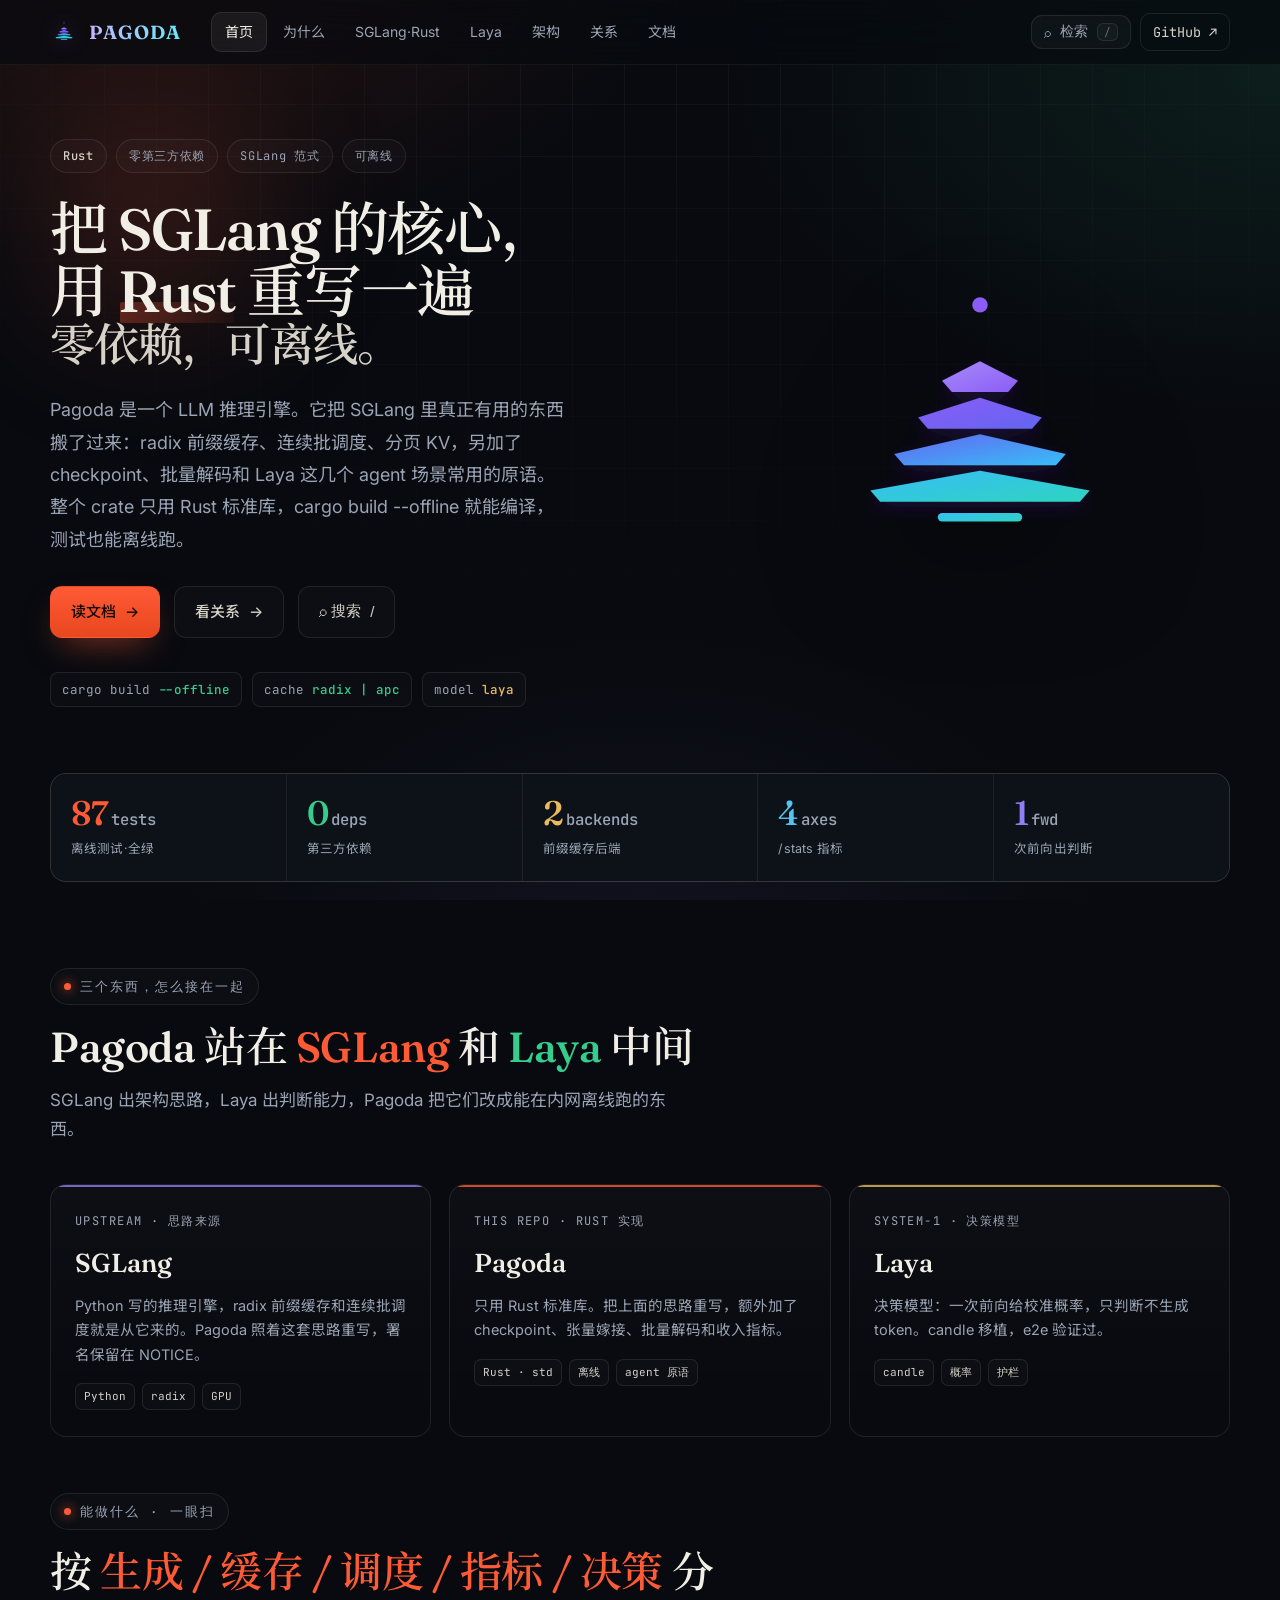
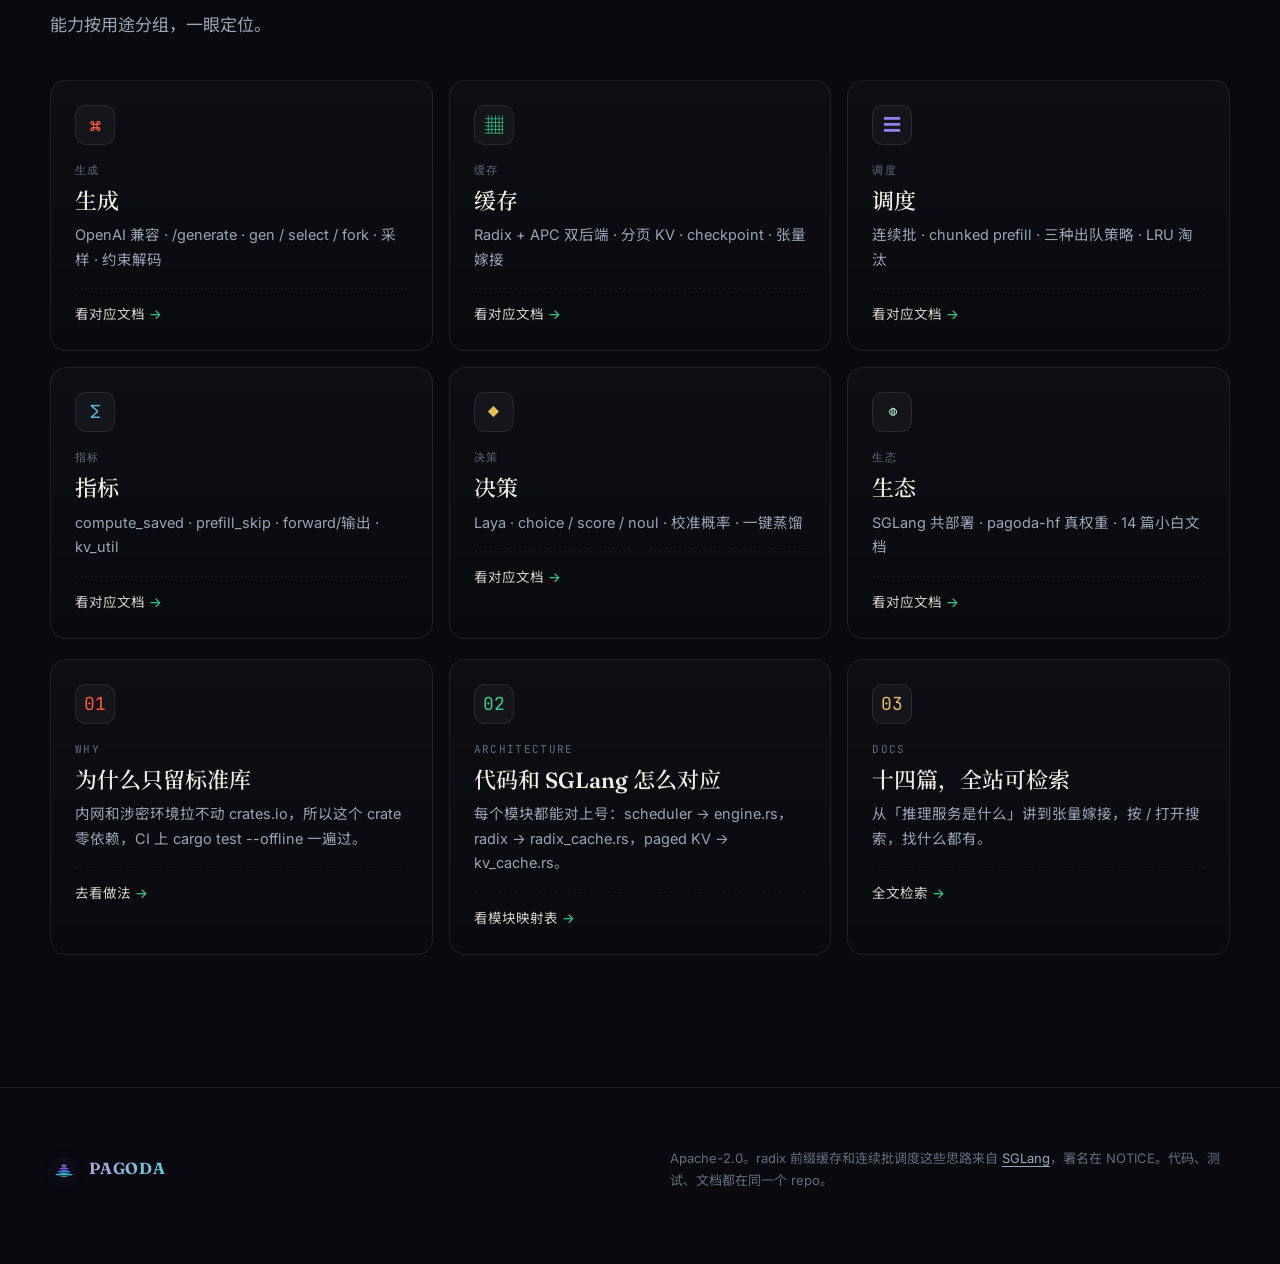
==== site/index.html @ f2ffcfb5 "site: add pagoda pages site + GitHub Pages deploy workflow" ====
<!doctype html>
<html lang="zh-CN">
<head>
<meta charset="utf-8">
<meta name="viewport" content="width=device-width, initial-scale=1">
<title>Pagoda · 零依赖的 LLM 推理引擎（Rust）</title>
<meta name="description" content="用 Rust 重写 SGLang 的关键机制：radix 前缀缓存、连续批调度、分页 KV，另加 checkpoint、批量解码和 Laya。零第三方依赖，可离线编译。">
<link rel="icon" type="image/svg+xml" href="assets/icon.svg">
<link rel="preconnect" href="https://fonts.googleapis.com">
<link rel="preconnect" href="https://fonts.gstatic.com" crossorigin>
<link href="https://fonts.googleapis.com/css2?family=Fraunces:opsz,wght@9..144,500;9..144,560;9..144,600&family=Inter:wght@400;500;600&family=JetBrains+Mono:wght@400;500&family=Noto+Sans+SC:wght@400;500;700&family=Noto+Serif+SC:wght@500;600&display=swap" rel="stylesheet">
<link rel="stylesheet" href="styles.css">
</head>
<body>

<header class="topbar">
  <div class="wrap topbar-inner">
    <a class="brand" href="#home">
      <img class="brand-mark" src="assets/mark.svg" alt="Pagoda">
      <span class="brand-name">PAGODA</span>
    </a>
    <nav class="nav" aria-label="主导航">
      <a class="nav-link" data-route="home" href="#home">首页</a>
      <a class="nav-link" data-route="why" href="#why">为什么</a>
      <a class="nav-link" data-route="sglang" href="#sglang">SGLang·Rust</a>
      <a class="nav-link" data-route="laya" href="#laya">Laya</a>
      <a class="nav-link" data-route="arch" href="#arch">架构</a>
      <a class="nav-link" data-route="graph" href="#graph">关系</a>
      <a class="nav-link" data-route="docs" href="#docs">文档</a>
    </nav>
    <div class="nav-actions">
      <button class="search-btn" id="search-btn">
        <span aria-hidden="true">⌕</span><span class="t">检索</span><span class="kbd">/</span>
      </button>
      <a class="gh-link" href="https://github.com/quantz8a/pagoda" target="_blank" rel="noreferrer">GitHub ↗</a>
    </div>
  </div>
</header>

<main>

  <!-- ============ 首页 ============ -->
  <section class="page active" id="page-home">
    <div class="hero" id="hero">
      <div class="wrap hero-grid">
        <div class="hero-copy">
          <div class="hero-kicker">
            <span class="pill"><b>Rust</b></span>
            <span class="pill">零第三方依赖</span>
            <span class="pill">SGLang 范式</span>
            <span class="pill">可离线</span>
          </div>
          <h1 class="hero-title">
            把 SGLang 的核心，<br>用 <span class="hs">Rust</span> 重写一遍
            <span class="big">零依赖，可离线。</span>
          </h1>
          <p class="hero-sub">Pagoda 是一个 LLM 推理引擎。它把 SGLang 里真正有用的东西搬了过来：radix 前缀缓存、连续批调度、分页 KV，另加了 checkpoint、批量解码和 Laya 这几个 agent 场景常用的原语。整个 crate 只用 Rust 标准库，cargo build --offline 就能编译，测试也能离线跑。</p>
          <div class="hero-cta">
            <a class="btn btn-primary" href="#docs">读文档 <span class="arr">→</span></a>
            <a class="btn btn-ghost" href="#graph">看关系 <span class="arr">→</span></a>
            <button class="btn btn-ghost" data-open-search>⌕ 搜索 <span class="kbd">/</span></button>
          </div>
          <div class="tick-strip">
            <span class="tick">cargo build <b>--offline</b></span>
            <span class="tick">cache <b>radix | apc</b></span>
            <span class="tick g">model <b>laya</b></span>
          </div>
        </div>
        <div class="hero-fig">
          <img class="tower" src="assets/mark.svg" alt="Pagoda mark">
        </div>
      </div>
      <div class="wrap">
        <div class="stat-strip reveal">
          <div class="stat"><div class="num">87<small>tests</small></div><div class="lab">离线测试·全绿</div></div>
          <div class="stat"><div class="num">0<small>deps</small></div><div class="lab">第三方依赖</div></div>
          <div class="stat"><div class="num">2<small>backends</small></div><div class="lab">前缀缓存后端</div></div>
          <div class="stat"><div class="num">4<small>axes</small></div><div class="lab">/stats 指标</div></div>
          <div class="stat"><div class="num">1<small>fwd</small></div><div class="lab">次前向出判断</div></div>
        </div>
      </div>
    </div>

    <div class="section tight">
      <div class="wrap">
        <div class="section-head reveal">
          <span class="eyebrow"><span class="d"></span> 三个东西，怎么接在一起</span>
          <h2 class="section-title">Pagoda 站在 <span class="accent">SGLang</span> 和 <span class="accent jade">Laya</span> 中间</h2>
          <p class="section-sub">SGLang 出架构思路，Laya 出判断能力，Pagoda 把它们改成能在内网离线跑的东西。</p>
        </div>
        <div class="triad">
          <div class="pillar reveal" style="--pc:#8F7FF2">
            <div class="p-k">upstream · 思路来源</div>
            <h3>SGLang</h3>
            <p>Python 写的推理引擎，radix 前缀缓存和连续批调度就是从它来的。Pagoda 照着这套思路重写，署名保留在 NOTICE。</p>
            <div class="p-tags"><span>Python</span><span>radix</span><span>GPU</span></div>
          </div>
          <div class="pillar reveal" style="--pc:#FF5A36">
            <div class="p-k">this repo · Rust 实现</div>
            <h3>Pagoda</h3>
            <p>只用 Rust 标准库。把上面的思路重写，额外加了 checkpoint、张量嫁接、批量解码和收入指标。</p>
            <div class="p-tags"><span>Rust · std</span><span>离线</span><span>agent 原语</span></div>
          </div>
          <div class="pillar reveal" style="--pc:#E8BC5C">
            <div class="p-k">system-1 · 决策模型</div>
            <h3>Laya</h3>
            <p>决策模型：一次前向给校准概率，只判断不生成 token。candle 移植，e2e 验证过。</p>
            <div class="p-tags"><span>candle</span><span>概率</span><span>护栏</span></div>
          </div>
        </div>

        <div class="section-head reveal" style="margin-top:56px">
          <span class="eyebrow"><span class="d"></span> 能做什么 · 一眼扫</span>
          <h2 class="section-title">按 <span class="accent">生成 / 缓存 / 调度 / 指标 / 决策</span> 分</h2>
          <p class="section-sub">能力按用途分组，一眼定位。</p>
        </div>
        <div class="grid-3" style="margin-top:0">
          <div class="tile reveal cap" data-open-entry="concept-grammar"><div class="ico" style="color:var(--cin)">⌘</div><div class="t-k">生成</div><h3>生成</h3><p>OpenAI 兼容 · /generate · gen / select / fork · 采样 · 约束解码</p><div class="value">看对应文档 <b>→</b></div></div>
          <div class="tile reveal cap" data-open-entry="concept-checkpoint"><div class="ico" style="color:var(--jad)">▦</div><div class="t-k">缓存</div><h3>缓存</h3><p>Radix + APC 双后端 · 分页 KV · checkpoint · 张量嫁接</p><div class="value">看对应文档 <b>→</b></div></div>
          <div class="tile reveal cap" data-open-entry="concept-scheduler"><div class="ico" style="color:var(--vio)">☰</div><div class="t-k">调度</div><h3>调度</h3><p>连续批 · chunked prefill · 三种出队策略 · LRU 淘汰</p><div class="value">看对应文档 <b>→</b></div></div>
          <div class="tile reveal cap" data-open-entry="metric-1"><div class="ico" style="color:var(--sky)">Σ</div><div class="t-k">指标</div><h3>指标</h3><p>compute_saved · prefill_skip · forward/输出 · kv_util</p><div class="value">看对应文档 <b>→</b></div></div>
          <div class="tile reveal cap" data-open-entry="rel-laya"><div class="ico" style="color:var(--gold)">◆</div><div class="t-k">决策</div><h3>决策</h3><p>Laya · choice / score / noul · 校准概率 · 一键蒸馏</p><div class="value">看对应文档 <b>→</b></div></div>
          <div class="tile reveal cap" data-open-entry="why-6"><div class="ico" style="color:var(--jad-soft)">◍</div><div class="t-k">生态</div><h3>生态</h3><p>SGLang 共部署 · pagoda-hf 真权重 · 14 篇小白文档</p><div class="value">看对应文档 <b>→</b></div></div>
        </div>

        <div class="grid-3" style="margin-top:20px">
          <a class="tile reveal" href="#why">
            <div class="ico" style="color:var(--cin)">01</div>
            <div class="t-k">Why</div>
            <h3>为什么只留标准库</h3>
            <p>内网和涉密环境拉不动 crates.io，所以这个 crate 零依赖，CI 上 cargo test --offline 一遍过。</p>
            <div class="value">去看做法 <b>→</b></div>
          </a>
          <a class="tile reveal" href="#arch">
            <div class="ico" style="color:var(--jad)">02</div>
            <div class="t-k">Architecture</div>
            <h3>代码和 SGLang 怎么对应</h3>
            <p>每个模块都能对上号：scheduler → engine.rs，radix → radix_cache.rs，paged KV → kv_cache.rs。</p>
            <div class="value">看模块映射表 <b>→</b></div>
          </a>
          <a class="tile reveal" href="#docs">
            <div class="ico" style="color:var(--gold)">03</div>
            <div class="t-k">Docs</div>
            <h3>十四篇，全站可检索</h3>
            <p>从「推理服务是什么」讲到张量嫁接，按 / 打开搜索，找什么都有。</p>
            <div class="value">全文检索 <b>→</b></div>
          </a>
        </div>
      </div>
    </div>
  </section>

  <!-- ============ 为什么 ============ -->
  <section class="page" id="page-why">
    <div class="section">
      <div class="wrap">
        <div class="section-head reveal">
          <span class="eyebrow"><span class="d"></span> Why · 它到底做了什么</span>
          <h2 class="section-title">跟别的实现，<span class="accent">差在哪</span></h2>
          <p class="section-sub">一句话：SGLang 的架构思路 + Rust 的标准库 + 几个 agent 场景原语。下面每条都对应代码，不是口号。</p>
        </div>

        <div class="grid-3">
          <div class="tile cin reveal">
            <div class="ico">∅</div>
            <div class="t-k">no deps</div>
            <h3>零第三方依赖</h3>
            <p>只依赖 std。没有 tokenizers、没有 candle、没有 CUDA，cargo test --offline 一次过 87 个测试。</p>
            <div class="value">内网 / 金融 / 政务 / 涉密环境都能直接 build。</div>
          </div>
          <div class="tile reveal">
            <div class="ico">⇄</div>
            <div class="t-k">radix vs apc</div>
            <h3>两种前缀缓存都能切</h3>
            <p>radix 和 APC 塞进同一个引擎，EngineConfig.cache_backend 一行切换，共用同一套 KV 池和指标。</p>
            <div class="value">想比 radix 和 vLLM 的 APC，切个枚举就行。</div>
          </div>
          <div class="tile cin reveal">
            <div class="ico">⑂</div>
            <div class="t-k">checkpoint</div>
            <h3>KV checkpoint</h3>
            <p>把共享的 system prompt / 历史对话钉住，后面随便开分支，前缀 100% 命中，不会被 LRU 挤掉。</p>
            <div class="value">SGLang 和 vLLM 现在都没有这个原语。</div>
          </div>
          <div class="tile reveal">
            <div class="ico">Σ</div>
            <div class="t-k">kv session</div>
            <h3>增量 KV 会话</h3>
            <p>prompt 只预填充一次，之后每步只喂新 token。16 步生成从 216 个 token 降到 21 个。</p>
            <div class="value">每个 token 只算一次，出错自动回退到全量重放。</div>
          </div>
          <div class="tile gold reveal">
            <div class="ico">⫽</div>
            <div class="t-k">batched decode</div>
            <h3>批量解码</h3>
            <p>把刚好缺一个 token 的会话拼成 [B,1] 一次前向。实测调用次数降 6.24×，框架开销场景吞吐 +40%。</p>
            <div class="value">decode_batch_factor 能在 /stats 里看到。</div>
          </div>
          <div class="tile reveal">
            <div class="ico">⋈</div>
            <div class="t-k">tensor grafting</div>
            <h3>张量嫁接</h3>
            <p>跑完的会话把 KV 张量存进 vault，新请求前缀一样就直接切片复用。134 token 的 warm prefill 可以归零。</p>
            <div class="value">共享系统提示从「少算」变成「不算」。</div>
          </div>
          <div class="tile reveal">
            <div class="ico">◇</div>
            <div class="t-k">grammar</div>
            <h3>零依赖约束解码</h3>
            <p>regex + JSON 两套 grammar 手写，接 logit mask，-inf 也正确处理。不用拖 Outlines/xgrammar。</p>
            <div class="value">边缘和嵌入式也能做结构化输出。</div>
          </div>
          <div class="tile cin reveal">
            <div class="ico">¥</div>
            <div class="t-k">metrics</div>
            <h3>能看省了多少算力</h3>
            <p>/stats 直接给 compute_saved_tokens、prefill_skip_ratio、avg_forward_per_output_token、kv_utilization。</p>
            <div class="value">不用自己从访问日志反推，接口里就有。</div>
          </div>
          <div class="tile gold reveal">
            <div class="ico">⚓</div>
            <div class="t-k">co-deploy</div>
            <h3>和 SGLang 共部署</h3>
            <p>一条脚本起两个进程：pagoda 守门（健康检查、指标、checkpoint），生成请求透传给 SGLang。</p>
            <div class="value">现有 SGLang 部署不用改，接上一层控制面即可。</div>
          </div>
        </div>

        <div class="callout reveal">
          <h4>诚实地说，它还没做到的事</h4>
          <ul>
            <li>主 crate 跑的是确定性的 n-gram 模型：链路是真的，算力是模拟的。真权重在 pagoda-hf（HF tokenizer + Candle），要联网。</li>
            <li>KV 里存的是 token id 不是张量：分页 / 引用计数 / COW 的语义是真的，但没有真的接 GPU 张量。会话内已经做到张量级，跨请求的复用标在 P3。</li>
            <li>grammar 是字节级，只在字节 tokenizer 上合法；引擎会直接拒绝误用。</li>
          </ul>
        </div>
      </div>
    </div>
  </section>

  <!-- ============ SGLang / sglang-rust ============ -->
  <section class="page" id="page-sglang">
    <div class="section">
      <div class="wrap">
        <div class="section-head reveal">
          <span class="eyebrow"><span class="d" style="background:var(--vio);box-shadow:0 0 12px var(--vio)"></span> SGLang · Rust</span>
          <h2 class="section-title">不是替代，<span class="accent vio">是另一个实现</span></h2>
          <p class="section-sub">API、DSL、模块命名都照着 SGLang 来，客户端改个 base_url 就能用。上游自己也在推进 rust/sglang-mm 和 rust/sglang-server，那是另一条线，跟这里不冲突。</p>
        </div>

        <div class="grid-3">
          <div class="tile reveal">
            <div class="ico" style="color:var(--vio)">A</div>
            <div class="t-k">fusion 01</div>
            <h3>API 直通</h3>
            <p><span class="mono">/generate</span> 和 <span class="mono">/v1/chat/completions</span> 参数同形，OpenAI SDK 不用动。</p>
          </div>
          <div class="tile reveal">
            <div class="ico" style="color:var(--vio)">B</div>
            <div class="t-k">fusion 02</div>
            <h3>DSL 直通</h3>
            <p><span class="mono">gen / select / fork</span> 同构实现，sglang.lang 的写法在这里原样能用。</p>
          </div>
          <div class="tile reveal">
            <div class="ico" style="color:var(--vio)">C</div>
            <div class="t-k">fusion 03</div>
            <h3>架构映射</h3>
            <p>scheduler ↔ engine.rs，radix ↔ radix_cache.rs，paged KV ↔ kv_cache.rs。读代码不用重新猜名字。</p>
          </div>
        </div>

        <div class="section-head reveal" style="margin-top:60px">
          <span class="eyebrow"><span class="d" style="background:var(--jad);box-shadow:0 0 12px var(--jad)"></span> 多出来的部分</span>
        </div>
        <div class="grid-3">
          <div class="tile reveal"><div class="t-k">extra</div><h3>checkpoint* 系列</h3><p>pin 共享前缀，开分支 100% 命中。SGLang 没有对应的端点。</p></div>
          <div class="tile reveal"><div class="t-k">extra</div><h3>CacheBackend::Apc</h3><p>切到 vLLM 那种块级缓存，同一个引擎里对比。</p></div>
          <div class="tile reveal"><div class="t-k">extra</div><h3>零依赖 grammar</h3><p>不依赖 Outlines/xgrammar 的约束解码。</p></div>
          <div class="tile reveal"><div class="t-k">extra</div><h3>四轴指标</h3><p>compute_saved_tokens 等直接进 /stats。</p></div>
          <div class="tile reveal"><div class="t-k">extra</div><h3>张量嫁接</h3><p>KV 本体跨请求零拷贝复用，不只是记“算过”。</p></div>
          <div class="tile reveal"><div class="t-k">extra</div><h3>批量解码</h3><p>[B,1] 一次前向，可观测、有断言。</p></div>
        </div>
        <p class="muted reveal" style="font-size:13.5px;margin-top:18px">这些都向后兼容：客户端不调就不会碰到。</p>

        <div class="section-head reveal" style="margin-top:60px">
          <span class="eyebrow"><span class="d" style="background:var(--gold);box-shadow:0 0 12px var(--gold)"></span> 共部署：pagoda 守门，SGLang 干活</span>
        </div>
        <div class="rel-flow reveal">
          <div class="rel-node"><div class="r-k">client</div><div class="r-t">客户端</div><div class="r-s">只认 pagoda 端口</div></div>
          <div class="rel-arrow">→</div>
          <div class="rel-node hot"><div class="r-k">gateway</div><div class="r-t">pagoda 网关</div><div class="r-s">/health /stats /checkpoint*</div></div>
          <div class="rel-arrow">→</div>
          <div class="rel-node"><div class="r-k">worker</div><div class="r-t">SGLang</div><div class="r-s">GPU · 大模型</div></div>
        </div>
        <p class="rel-cap reveal">网关把 /generate 和 /v1/chat/* 原样透传，自己只留控制面；上游挂了就回 502，网关不崩。</p>

        <div class="section-head reveal" style="margin-top:60px">
          <span class="eyebrow"><span class="d" style="background:var(--sky);box-shadow:0 0 12px var(--sky)"></span> 和上游 sglang-rust 的关系</span>
        </div>
        <div class="grid-2">
          <div class="tile reveal">
            <div class="t-k">upstream · rust/sglang-mm</div>
            <h3>多模态预处理（pyo3）</h3>
            <p>MmFamilyProcessor + pipeline 分发 + common/{resize,decode,token_layout}；InternVL 是第一个 family。</p>
            <div class="value">和这里的关系：<b>同一个“用 Rust 重写 SGLang”方向下的不同切片</b>，一个做预处理扩展，一个做运行时。</div>
          </div>
          <div class="tile reveal">
            <div class="t-k">upstream · rust/sglang-server</div>
            <h3>Rust 服务端 / 路由</h3>
            <p>和官方 sglang-router 同思路：Rust 控制面 + Python worker，目标是 scheduler / api server / prefix tree 重写。</p>
            <div class="value">和这里的关系：<b>网关控制面同源</b>，这里额外把 checkpoint、指标、准入做了进去。</div>
          </div>
        </div>
      </div>
    </div>
  </section>

  <!-- ============ Laya ============ -->
  <section class="page" id="page-laya">
    <div class="section">
      <div class="wrap">
        <div class="section-head reveal">
          <span class="eyebrow"><span class="d" style="background:var(--gold);box-shadow:0 0 12px var(--gold)"></span> Laya · System 1</span>
          <h2 class="section-title">只判断，<span class="accent gold">不生成</span></h2>
          <p class="section-sub">Laya 是决策模型：给一段现场和几个带类型的问题，一次前向返回答案 + 校准概率，不吐 token，所以没有幻觉可捉。</p>
        </div>

        <div class="grid-2" style="align-items:center">
          <div class="tile reveal">
            <div class="t-k">一个类比</div>
            <h3>分诊台护士 vs 主治医生</h3>
            <p>分诊台 30 秒判断“挂哪个科、急不急”——快、便宜；医生慢慢问诊。医院不会让医生干分诊，agent 也不该让 GPT 去判断“这封邮件转给哪个组”。</p>
          </div>
          <div class="tile reveal">
            <div class="t-k">它怎么做</div>
            <h3>一次非自回归前向</h3>
            <p>ModernBERT 编码器（双向注意，28 层）→ 决策头（只看 [MASK] 哨兵位置）→ 每选项一个分数 → softmax → 温度校准。</p>
            <div class="value"><b>choice</b>（N 选一）· <b>score</b>（有序打分）· <b>noul</b>（是否）</div>
          </div>
        </div>

        <div class="grid-3" style="margin-top:18px">
          <div class="tile gold reveal">
            <div class="t-k">题型 01</div>
            <h3>choice</h3>
            <p>N 选一，返回标签 + 分布。例如 department=billing，confidence 0.927。</p>
          </div>
          <div class="tile gold reveal">
            <div class="t-k">题型 02</div>
            <h3>score</h3>
            <p>有序打分，输出期望档位。例如 urgency=1.772（满分 2，blocking 档）。</p>
          </div>
          <div class="tile gold reveal">
            <div class="t-k">题型 03</div>
            <h3>noul</h3>
            <p>是否题，输出“成立”的概率。例如 churn_risk=0.879。</p>
          </div>
        </div>

        <div class="codeblock reveal" style="margin-top:22px">
          <div class="codehead"><span>build_sequence · 逐 token 级移植</span><span>CLS / MASK / SEP sentinel</span></div>
          <pre><code>[CLS] "choice question: 该转给哪个部门?" [SEP]
      [MASK] billing: 发票付款退款   ← 每个选项一个 [MASK] 哨兵
      [MASK] technical: 故障报错
      [MASK] other: 其他
      [SEP] state 原文 [SEP]</code></pre>
        </div>

        <div class="grid-2" style="margin-top:24px">
          <div class="tile reveal">
            <div class="t-k">RLCD 校准</div>
            <h3>概率是真的概率</h3>
            <p>严格适当评分规则训练：只有报真实概率才拿满分，再加事后温度拟合与按题型分桶。0.879 可以当真用。</p>
          </div>
          <div class="tile reveal">
            <div class="t-k">跑一次</div>
            <h3>一条命令端到端</h3>
            <p class="mono" style="font-size:13px;color:var(--jad-soft)">cargo run --release --example e2e_laya</p>
            <div class="value"><b>department</b>=billing · <b>churn_risk</b>=0.879 · 两次运行逐 bit 一致</div>
          </div>
        </div>

        <div class="section-head reveal" style="margin-top:56px">
          <span class="eyebrow"><span class="d"></span> System 1 + System 2</span>
        </div>
        <div class="rel-flow reveal">
          <div class="rel-node"><div class="r-k">request</div><div class="r-t">请求</div><div class="r-s">进入网关</div></div>
          <div class="rel-arrow">→</div>
          <div class="rel-node"><div class="r-k">system-1</div><div class="r-t">Laya 分诊</div><div class="r-s">CPU · 几十毫秒</div></div>
          <div class="rel-arrow">→</div>
          <div class="rel-node hot"><div class="r-k">route</div><div class="r-t">分流</div><div class="r-s">拦截 / 本地小模型 / SGLang</div></div>
        </div>
        <p class="rel-cap reveal">路由、护栏、审核都是判断不是生成。把“判断”放回它该在的层，生成模型只干重活。</p>

        <div class="section-head reveal" style="margin-top:60px">
          <span class="eyebrow"><span class="d" style="background:#F472B6;box-shadow:0 0 12px #F472B6"></span> 蒸馏框架 · 就一个</span>
          <h2 class="section-title">用 Laya 蒸一个 <span class="accent gold">零幻觉</span> 的小模型</h2>
          <p class="section-sub">判断类的活别惊动大模型。以 Laya 当老师，蒸一个几十 MB、CPU 几十毫秒的小模型：只输出概率，不生成自由文本，所以判断类任务上没有幻觉。</p>
        </div>
        <div class="rel-flow reveal">
          <div class="rel-node"><div class="r-k">teacher</div><div class="r-t">Laya</div><div class="r-s">校准概率 · 无自由文本</div></div>
          <div class="rel-arrow">→ 软标签</div>
          <div class="rel-node hot"><div class="r-k">student</div><div class="r-t">蒸馏小模型</div><div class="r-s">同样走概率头</div></div>
          <div class="rel-arrow">→</div>
          <div class="rel-node"><div class="r-k">use</div><div class="r-t">路由 / 护栏 / 审核</div><div class="r-s">边缘 · CPU</div></div>
        </div>
        <div class="grid-2" style="margin-top:18px">
          <div class="tile reveal">
            <div class="t-k">为什么零幻觉</div>
            <h3>输出被题型框死</h3>
            <p>choice / score / noul 三种题型 + softmax 分布，不生成一句话，判断类任务上没有自由文本幻觉可产生。</p>
          </div>
          <div class="tile reveal">
            <div class="t-k">蒸什么</div>
            <h3>蒸「诚实的概率」</h3>
            <p>用 Laya 校准后的概率做软标签，学生去拟合这个分布，而不是抄 one-hot 答案。</p>
          </div>
        </div>
        <div class="callout reveal">
          <h4>边界先讲清楚</h4>
          <ul>
            <li>“零幻觉”只在判断类任务上成立：不生成开放文本，就没有自由文本幻觉。</li>
            <li>学生继承的是「题型 + 概率」的约束；开放生成不归这个框架管。</li>
          </ul>
        </div>
        <div class="section-head reveal" style="margin-top:60px">
          <span class="eyebrow"><span class="d" style="background:var(--jad);box-shadow:0 0 12px var(--jad)"></span> 实用场景 · 一个</span>
          <h2 class="section-title">工单分流 + 流失拦截</h2>
          <p class="section-sub">只靠一个蒸馏后的小模型，在 CPU 上把“这封邮件转给谁、急不急、会不会退订”一次判定完。</p>
        </div>
        <div class="codeblock reveal">
          <div class="codehead"><span>输入 · 工单原文（state）</span><span>text</span></div>
          <pre><code>I subscribed last month, but I was charged twice.
I want a refund, and I need to cancel my account today.</code></pre>
        </div>
        <div class="grid-3" style="margin-top:18px">
          <div class="tile gold reveal">
            <div class="t-k">choice</div>
            <h3>department = billing</h3>
            <p>转给账单组。confidence 0.927</p>
          </div>
          <div class="tile gold reveal">
            <div class="t-k">score</div>
            <h3>urgency = 1.77 / 2</h3>
            <p>blocking 档，排队置顶。</p>
          </div>
          <div class="tile gold reveal">
            <div class="t-k">noul</div>
            <h3>churn_risk = 0.879</h3>
            <p>识别到退订威胁，升级人工。</p>
          </div>
        </div>
        <div class="grid-2" style="margin-top:18px">
          <div class="tile reveal">
            <div class="t-k">网关做什么</div>
            <h3>按概率设阈值</h3>
            <p>churn_risk &gt; 0.7 升级人工；department 决定路由；urgency 决定队列优先级。全程没有一个自由文本需要解析。</p>
          </div>
          <div class="tile reveal">
            <div class="t-k">部署形态</div>
            <h3>边端 CPU，几十毫秒</h3>
            <p>训练时用 Laya 老师出软标签；生产跑蒸馏后的小模型（几十 MB），不占 GPU，判定概率直接当阈值和置信度。</p>
          </div>
        </div>
        <div class="section-head reveal" style="margin-top:60px">
          <span class="eyebrow"><span class="d" style="background:var(--vio);box-shadow:0 0 12px var(--vio)"></span> 从大模型到小模型 · 闭环</span>
          <h2 class="section-title">大模型打头，<span class="accent vio">Laya 在中间</span>，小模型收尾</h2>
          <p class="section-sub">第一层保留 SGLang 的特性：大模型由 SGLang 派发，radix 前缀缓存 + 连续批调度负责吞吐。中间不是 RLHF 的“讨好人奖励”，而是 Laya 的校准概率。</p>
        </div>
        <div class="rel-flow reveal">
          <div class="rel-node"><div class="r-k">layer 1 · SGLang</div><div class="r-t">大模型</div><div class="r-s">radix + 连续批调度</div></div>
          <div class="rel-arrow">→ 数据 / 作答</div>
          <div class="rel-node"><div class="r-k">layer 2 · Laya</div><div class="r-t">自动判卷 + 软标签</div><div class="r-s">校准概率，非 RL</div></div>
          <div class="rel-arrow">→ 蒸馏</div>
          <div class="rel-node hot"><div class="r-k">layer 3</div><div class="r-t">小模型</div><div class="r-s">零幻觉 · 边端 CPU</div></div>
        </div>
        <div class="grid-2" style="margin-top:18px">
          <div class="tile reveal">
            <div class="t-k">传统 RLHF 的坑</div>
            <h3>奖励“像人”，不是“真实”</h3>
            <p>用人类偏好奖励训练，模型会学成“说你想听的”那种谄媚；遇到不确定就更倾向编造，幻觉跟着来。</p>
          </div>
          <div class="tile reveal">
            <div class="t-k">Laya 的解法</div>
            <h3>奖励 = 诚实</h3>
            <p>严格适当评分规则（RLCD）下，只有报真实概率才拿满分；题型只有 choice/score/noul + 概率，长不出自由文本。</p>
          </div>
        </div>
        <div class="callout reveal">
          <h4>关键词：radix / 连续批调度 / 校准概率</h4>
          <ul>
            <li>SGLang 的特性留在第一层：大模型的吞吐交给 radix 前缀缓存和连续批调度，不会因为蒸馏被阉割。</li>
            <li>蒸馏的监督信号是概率分布，不是“是否讨人喜欢”，所以小模型不谄媚、判断上不幻觉。</li>
          </ul>
        </div>
      </div>
    </div>
  </section>

  <!-- ============ 架构 ============ -->
  <section class="page" id="page-arch">
    <div class="section">
      <div class="wrap">
        <div class="section-head reveal">
          <span class="eyebrow"><span class="d"></span> Architecture</span>
          <h2 class="section-title">模块就这几块，<span class="accent jade">对着看</span></h2>
          <p class="section-sub">引擎、调度、缓存、采样都对两个 trait（ModelEngine + Tokenizer）泛型。主 crate 用 n-gram 打通链路，真权重在 pagoda-hf 里换进去。</p>
        </div>

        <div class="arch">
          <div class="arch-box core reveal"><div class="a-k">engine.rs</div><div class="a-t">Engine + Scheduler</div><div class="a-f">continuous batching</div></div>
          <div class="arch-box cache reveal"><div class="a-k">radix_cache.rs · apc.rs</div><div class="a-t">前缀缓存</div><div class="a-f">Radix / APC 双后端</div></div>
          <div class="arch-box cache reveal"><div class="a-k">kv_cache.rs</div><div class="a-t">Paged KV</div><div class="a-f">refcount + COW</div></div>
          <div class="arch-box core reveal"><div class="a-k">sampler.rs</div><div class="a-t">Sampler</div><div class="a-f">temp / topk / topp / penalty</div></div>
          <div class="arch-box reveal"><div class="a-k">grammar.rs</div><div class="a-t">Grammar</div><div class="a-f">regex / json mask</div></div>
          <div class="arch-box reveal"><div class="a-k">dsl.rs</div><div class="a-t">DSL</div><div class="a-f">gen / select / fork</div></div>
          <div class="arch-box serve reveal"><div class="a-k">server.rs</div><div class="a-t">HTTP Server</div><div class="a-f">/generate · /v1/chat</div></div>
          <div class="arch-box reveal"><div class="a-k">model.rs · tokenizer.rs</div><div class="a-t">Traits</div><div class="a-f">ModelEngine + Tokenizer</div></div>
        </div>

        <table class="mod-table reveal">
          <thead><tr><th>模块</th><th>职责</th><th>对应 SGLang 概念</th></tr></thead>
          <tbody>
            <tr><td>spec.rs</td><td>数据模型</td><td>srt.sampling_params / GenerationOutput</td></tr>
            <tr><td>radix_cache.rs</td><td>前缀缓存</td><td>RadixAttention 的 radix tree</td></tr>
            <tr><td>apc.rs</td><td>块级前缀缓存</td><td>vLLM Automatic Prefix Caching</td></tr>
            <tr><td>kv_cache.rs</td><td>分页 KV</td><td>memory_pool / paged attention</td></tr>
            <tr><td>engine.rs</td><td>引擎 / 调度</td><td>scheduler + manager</td></tr>
            <tr><td>dsl.rs</td><td>前端语言</td><td>sglang.lang 的 SglExpr</td></tr>
            <tr><td>server.rs</td><td>服务</td><td>sglang.srt.server</td></tr>
          </tbody>
        </table>

        <div class="callout reveal">
          <h4>真实后端 pagoda-hf</h4>
          <ul>
            <li><span class="mono">HfTokenizer</span> —— HuggingFace BPE / Unigram tokenizer（tokenizer.json）。</li>
            <li><span class="mono">CandleModel&lt;M&gt;</span> —— 通过 Candle 加载 Llama-family config.json + safetensors。</li>
            <li><span class="mono">Laya</span> —— System-1 决策模型（ModernBERT 编码器 + 决策头）。</li>
          </ul>
        </div>
      </div>
    </div>
  </section>

  <!-- ============ 关系 ============ -->
  <section class="page" id="page-graph">
    <div class="section">
      <div class="wrap">
        <div class="section-head reveal">
          <span class="eyebrow"><span class="d"></span> Relation · 关系全貌</span>
          <h2 class="section-title">几个项目，<span class="accent gold">关系一句话说清</span></h2>
          <p class="section-sub">搞清 Pagoda 和 SGLang、sglang-rust、Laya 各自的位置，就不会拿错 repo、不会搞混。</p>
        </div>

        <div class="rel-flow reveal" style="margin-bottom:6px">
          <div class="rel-node"><div class="r-k">python</div><div class="r-t">SGLang</div><div class="r-s">推理引擎 · 上游</div></div>
          <div class="rel-arrow">架构思路 →</div>
          <div class="rel-node hot"><div class="r-k">rust</div><div class="r-t">Pagoda</div><div class="r-s">零依赖运行时</div></div>
          <div class="rel-arrow">← candle 移植</div>
          <div class="rel-node"><div class="r-k">pytorch</div><div class="r-t">Laya</div><div class="r-s">System-1 决策</div></div>
        </div>
        <p class="rel-cap reveal">左：SGLang 出架构；右：Laya 出决策；中间：都写成 Rust。</p>

        <div class="rel-flow reveal">
          <div class="rel-node"><div class="r-k">upstream · parallel</div><div class="r-t">rust/sglang-mm</div><div class="r-s">多模态 pyo3</div></div>
          <div class="rel-node"><div class="r-k">upstream · parallel</div><div class="r-t">rust/sglang-server</div><div class="r-s">服务端 / 路由</div></div>
          <div class="rel-arrow">⇢ 另一条 Rust 线</div>
          <div class="rel-node"><div class="r-k">this</div><div class="r-t">pagoda + pagoda-hf</div><div class="r-s">独立 clean-room</div></div>
        </div>

        <div class="rel-flow reveal">
          <div class="rel-node"><div class="r-k">traits</div><div class="r-t">pagoda</div><div class="r-s">ModelEngine / Tokenizer</div></div>
          <div class="rel-arrow">→</div>
          <div class="rel-node"><div class="r-k">real weights</div><div class="r-t">pagoda-hf</div><div class="r-s">HfTokenizer · CandleModel · Laya</div></div>
          <div class="rel-arrow">→</div>
          <div class="rel-node"><div class="r-k">gateway</div><div class="r-t">pagoda 网关</div><div class="r-s">控制面 + 指标</div></div>
          <div class="rel-arrow">→</div>
          <div class="rel-node"><div class="r-k">worker</div><div class="r-t">SGLang</div><div class="r-s">GPU 生成</div></div>
        </div>

        <div class="grid-2" style="margin-top:40px">
          <div class="tile reveal">
            <div class="t-k">vLLM · 一条支线</div>
            <h3>APC 的来源</h3>
            <p>块级哈希缓存借鉴 vLLM 的 Automatic Prefix Caching。和 radix 放进同一个 A/B，就是为了把两派的取舍摊开比。</p>
          </div>
          <div class="tile reveal">
            <div class="t-k">clean-room · 署名</div>
            <h3>不是 fork，是致敬</h3>
            <p>没有复制 SGLang 代码，血缘和署名写在 NOTICE、DESIGN.md；Apache-2.0 下两边的代码可以互借。</p>
          </div>
        </div>
      </div>
    </div>
  </section>

  <!-- ============ 文档 / 检索 ============ -->
  <section class="page" id="page-docs">
    <div class="section">
      <div class="wrap">
        <div class="section-head docs-head reveal">
          <div>
            <span class="eyebrow"><span class="d"></span> Docs · 可检索</span>
            <h2 class="section-title">全站一个索引，<span class="accent">搜就行</span></h2>
            <p class="section-sub">十四篇文档 + 机制 + 关系 + 指标，都在一个索引里。按 <span class="mono">/</span> 或 <span class="mono">Ctrl K</span> 打开搜索。</p>
          </div>
          <button class="btn btn-primary" data-open-search>⌕ 全文检索 <span class="kbd">/</span></button>
        </div>
        <div class="filter-bar reveal" id="filter-bar"></div>
        <div id="docs-grid"></div>
      </div>
    </div>
  </section>

</main>

<!-- 搜索浮层（命令面板） -->
<div class="overlay" id="search-overlay">
  <div class="panel">
    <div class="search-row">
      <span class="mag" aria-hidden="true">⌕</span>
      <input class="search-input" id="search-input" type="text" placeholder="搜文档 / 机制 / SGLang / Laya / 指标…" autocomplete="off">
      <span class="kbd" style="font-family:var(--mono);font-size:11px;color:var(--faint)">Esc</span>
    </div>
    <div class="search-count" id="search-count"></div>
    <div class="results" id="search-results"></div>
  </div>
</div>

<footer class="footer">
  <div class="wrap footer-inner">
    <a class="brand" href="#home">
      <img class="brand-mark" src="assets/mark.svg" alt="Pagoda">
      <span class="brand-name" style="font-size:16px">PAGODA</span>
    </a>
    <p class="footer-note">Apache-2.0。radix 前缀缓存和连续批调度这些思路来自 <a href="https://github.com/sgl-project/sglang" target="_blank" rel="noreferrer">SGLang</a>，署名在 NOTICE。代码、测试、文档都在同一个 repo。</p>
  </div>
</footer>

<script src="data.js"></script>
<script src="app.js"></script>
</body>
</html>
---- site/styles.css ----
/* Pagoda · 视觉系统 —— Noir 朱砂 × 玉青 × 鎏金 */
:root{
  --bg0:#080A0F;
  --bg1:#0D1118;
  --bg2:#121824;
  --panel:rgba(255,255,255,.022);
  --ink:#F1EEE6;
  --ink-soft:#D6D2C7;
  --muted:#9AA4B4;
  --faint:#626C7C;
  --line:rgba(255,255,255,.085);
  --line-soft:rgba(255,255,255,.05);
  --cin:#FF5A36;   --cin-soft:#FFB4A0;
  --jad:#36CC8C;   --jad-soft:#A5E7C9;
  --gold:#E8BC5C;  --gold-soft:#F3DFB0;
  --vio:#8F7FF2;   --vio-soft:#C9BFF8;
  --sky:#54C1EE;   --sky-soft:#A8DDF6;
  --serif:"Fraunces","Noto Serif SC","Iowan Old Style","Georgia","Songti SC","STSong","SimSun",serif;
  --sans:"Inter","Noto Sans SC","Segoe UI","PingFang SC","Microsoft YaHei",system-ui,sans-serif;
  --mono:"JetBrains Mono","SFMono-Regular","Cascadia Code","Consolas","Menlo",monospace;
  --radius:16px;
}
*{box-sizing:border-box}
html{scroll-behavior:smooth}
body{
  margin:0;background:var(--bg0);color:var(--ink);
  font-family:var(--sans);font-size:16px;line-height:1.7;
  -webkit-font-smoothing:antialiased;text-rendering:optimizeLegibility;
  overflow-x:hidden;
}
/* 背景：细网格 + 双色辉光 */
body::before{
  content:"";position:fixed;inset:0;z-index:-2;
  background:
    radial-gradient(900px 560px at 12% -8%, rgba(255,90,54,.13), transparent 60%),
    radial-gradient(1000px 620px at 100% 8%, rgba(54,204,140,.10), transparent 55%),
    radial-gradient(800px 600px at 50% 110%, rgba(143,127,242,.08), transparent 60%),
    var(--bg0);
}
body::after{
  content:"";position:fixed;inset:0;z-index:-1;pointer-events:none;
  background-image:
    linear-gradient(var(--line-soft) 1px, transparent 1px),
    linear-gradient(90deg, var(--line-soft) 1px, transparent 1px);
  background-size:52px 52px;
  mask-image:radial-gradient(1200px 900px at 50% 0%, rgba(0,0,0,.9), transparent 75%);
  -webkit-mask-image:radial-gradient(1200px 900px at 50% 0%, rgba(0,0,0,.9), transparent 75%);
}
a{color:inherit;text-decoration:none}
img,svg{display:block;max-width:100%}
::selection{background:rgba(255,90,54,.28);color:#fff}

.wrap{width:min(1180px, calc(100% - 48px));margin-inline:auto}
.page{display:none}
.page.active{display:block;animation:pageIn .5s ease both}
@keyframes pageIn{from{opacity:0;transform:translateY(8px)}to{opacity:1;transform:none}}

/* ---------------- 顶栏 ---------------- */
.topbar{
  position:sticky;top:0;z-index:50;
  background:rgba(8,10,15,.72);backdrop-filter:blur(18px) saturate(140%);
  border-bottom:1px solid var(--line-soft);
}
.topbar-inner{display:flex;align-items:center;gap:22px;height:64px}
.brand{display:flex;align-items:center;gap:11px;flex:none}
.brand-mark{width:28px;height:28px;filter:drop-shadow(0 0 10px rgba(124,92,255,.42))}
.brand-name{font-family:var(--serif);font-weight:650;font-size:19px;letter-spacing:.05em;background:linear-gradient(90deg,#C4B5FD,#67E8F9);-webkit-background-clip:text;background-clip:text;color:transparent}
.nav{display:flex;gap:2px;margin-left:8px;flex:1}
.nav-link{
  padding:7px 13px;border-radius:10px;font-size:14px;color:var(--muted);
  transition:.18s ease;border:1px solid transparent;cursor:pointer;
}
.nav-link:hover{color:var(--ink);background:rgba(255,255,255,.04)}
.nav-link.active{color:var(--ink);background:rgba(255,255,255,.06);border-color:var(--line)}
.nav-actions{display:flex;gap:9px;align-items:center}
.search-btn{
  display:flex;align-items:center;gap:9px;padding:7px 12px 7px 12px;
  border-radius:11px;border:1px solid var(--line);background:rgba(255,255,255,.03);
  color:var(--muted);font-size:13.5px;cursor:pointer;transition:.18s ease;
}
.search-btn:hover{border-color:var(--line);color:var(--ink);background:rgba(255,255,255,.06)}
.search-btn .kbd{font-family:var(--mono);font-size:11px;color:var(--faint);border:1px solid var(--line);border-radius:6px;padding:1px 6px;background:rgba(255,255,255,.03)}
.gh-link{
  display:inline-flex;align-items:center;gap:7px;padding:7px 12px;border-radius:10px;
  font-size:13.5px;font-family:var(--mono);color:var(--ink-soft);
  border:1px solid var(--line);transition:.18s ease;
}
.gh-link:hover{color:var(--cin);border-color:rgba(255,90,54,.4)}

/* ---------------- 通用排版 ---------------- */
.eyebrow{
  display:inline-flex;align-items:center;gap:9px;font-family:var(--mono);
  font-size:12.5px;letter-spacing:.16em;text-transform:uppercase;color:var(--muted);
  padding:7px 13px;border:1px solid var(--line);border-radius:999px;background:rgba(255,255,255,.02);
}
.eyebrow .d{width:7px;height:7px;border-radius:50%;background:var(--cin);box-shadow:0 0 12px var(--cin)}
.section-title{font-family:var(--serif);font-weight:560;line-height:1.16;letter-spacing:-.01em;margin:18px 0 14px;font-size:clamp(25px,3.6vw,42px)}
.section-sub{color:var(--muted);font-size:17px;max-width:640px;margin:0}
.accent{color:var(--cin)}
.accent.jade{color:var(--jad)}
.accent.gold{color:var(--gold)}
.accent.vio{color:var(--vio)}
.lead{color:var(--ink-soft);font-size:17.5px;line-height:1.78;max-width:680px}
.muted{color:var(--muted)}
.mono{font-family:var(--mono)}

/* ---------------- Hero ---------------- */
.hero{position:relative;padding:74px 0 34px;overflow:hidden}
.hero-glow{position:absolute;width:300px;height:300px;border-radius:50%;pointer-events:none;filter:blur(70px);background:radial-gradient(circle, rgba(255,90,54,.28), transparent 70%);z-index:0;transition:transform .05s linear;left:0;top:0}
.hero-grid{display:grid;grid-template-columns:1.12fr .88fr;gap:44px;align-items:center;position:relative;z-index:1}
.hero-kicker{display:flex;flex-wrap:wrap;gap:9px;margin-bottom:26px}
.pill{font-family:var(--mono);font-size:12px;letter-spacing:.06em;color:var(--muted);border:1px solid var(--line);border-radius:999px;padding:6px 12px;background:rgba(255,255,255,.02)}
.pill b{color:var(--ink-soft);font-weight:500}
.hero-title{font-family:var(--serif);font-weight:560;font-size:clamp(34px,4.6vw,58px);line-height:1.06;letter-spacing:-.02em;margin:0 0 24px}
.hero-title .hs{position:relative;white-space:nowrap}
.hero-title .hs::after{content:"";position:absolute;left:2%;bottom:4px;width:96%;height:.36em;background:linear-gradient(90deg,rgba(255,90,54,.30),rgba(255,90,54,.05));z-index:-1;border-radius:2px}
.hero-title .big{display:block;font-size:.78em;color:var(--ink-soft)}
.hero-sub{color:var(--muted);font-size:18px;line-height:1.8;max-width:520px;margin:0 0 30px}
.hero-cta{display:flex;gap:14px;flex-wrap:wrap}
.btn{display:inline-flex;align-items:center;gap:9px;padding:12px 20px;border-radius:12px;font-size:15px;font-weight:500;border:1px solid transparent;cursor:pointer;transition:.18s ease}
.btn-primary{background:linear-gradient(180deg,var(--cin),#E8471F);color:#120704;box-shadow:0 14px 34px -12px rgba(255,90,54,.55)}
.btn-primary:hover{transform:translateY(-1px);box-shadow:0 18px 40px -12px rgba(255,90,54,.7)}
.btn-ghost{border-color:var(--line);color:var(--ink-soft);background:rgba(255,255,255,.02)}
.btn-ghost:hover{border-color:rgba(255,255,255,.22);color:var(--ink);background:rgba(255,255,255,.05)}
.btn .arr{transition:transform .18s ease}
.btn:hover .arr{transform:translateX(3px)}
.hero-fig{position:relative;display:flex;justify-content:center}
.tower{width:min(360px,80%);filter:drop-shadow(0 30px 60px rgba(0,0,0,.5))}
.tick-strip{display:flex;flex-wrap:wrap;gap:10px;margin-top:34px}
.tick{font-family:var(--mono);font-size:12.5px;color:var(--muted);border:1px solid var(--line);border-radius:8px;padding:6px 11px;background:rgba(255,255,255,.015)}
.tick b{color:var(--jad);font-weight:500}
.tick.g b{color:var(--gold)}

/* stats ledger */
.stat-strip{display:grid;grid-template-columns:repeat(5,1fr);gap:1px;border:1px solid var(--line);border-radius:var(--radius);overflow:hidden;margin-top:66px;background:var(--line)}
.stat{background:var(--bg1);padding:22px 20px;position:relative}
.stat .num{font-family:var(--serif);font-size:clamp(26px,3vw,34px);font-weight:540;line-height:1}
.stat .num small{font-size:.46em;color:var(--muted);margin-left:2px;font-family:var(--mono)}
.stat .lab{font-size:12.5px;color:var(--muted);margin-top:8px;letter-spacing:.01em}
.stat:nth-child(1) .num{color:var(--cin)}
.stat:nth-child(2) .num{color:var(--jad)}
.stat:nth-child(3) .num{color:var(--gold)}
.stat:nth-child(4) .num{color:var(--sky)}
.stat:nth-child(5) .num{color:var(--vio)}

/* ---------------- 区块间距 ---------------- */
.section{padding:84px 0}
.section.tight{padding:52px 0}
.section-head{max-width:760px;margin-bottom:40px}

/* ---------------- 三柱关系（pagoda / sglang / laya） ---------------- */
.triad{display:grid;grid-template-columns:repeat(3,1fr);gap:18px}
.pillar{position:relative;padding:26px 24px;border:1px solid var(--line);border-radius:var(--radius);background:linear-gradient(180deg,var(--panel),transparent);overflow:hidden}
.pillar::before{content:"";position:absolute;left:0;top:0;width:100%;height:2px;background:var(--pc, var(--cin));opacity:.8}
.pillar .p-k{font-family:var(--mono);font-size:12px;letter-spacing:.12em;text-transform:uppercase;color:var(--muted)}
.pillar h3{font-family:var(--serif);font-weight:560;font-size:26px;margin:10px 0 8px}
.pillar p{color:var(--muted);font-size:14.5px;margin:0 0 16px}
.pillar .p-tags{display:flex;flex-wrap:wrap;gap:7px}
.pillar .p-tags span{font-family:var(--mono);font-size:11px;color:var(--ink-soft);border:1px solid var(--line);border-radius:7px;padding:3px 8px;background:rgba(255,255,255,.02)}

/* ---------------- 关系流程图 ---------------- */
.rel-flow{display:flex;flex-wrap:wrap;align-items:center;gap:14px;justify-content:center;padding:18px 0}
.rel-node{border:1px solid var(--line);border-radius:14px;padding:16px 20px;background:var(--bg1);min-width:180px;text-align:center}
.rel-node .r-k{font-family:var(--mono);font-size:11px;letter-spacing:.14em;color:var(--faint);text-transform:uppercase}
.rel-node .r-t{font-family:var(--serif);font-size:21px;font-weight:560;margin:6px 0 2px}
.rel-node .r-s{font-size:13px;color:var(--muted)}
.rel-node.hot{border-color:rgba(255,90,54,.5);box-shadow:inset 0 1px 0 rgba(255,90,54,.25), 0 18px 44px -22px rgba(255,90,54,.55)}
.rel-arrow{color:var(--faint);font-family:var(--mono);font-size:22px;flex:none}
.rel-arrow.vert{writing-mode:vertical-rl}
.rel-cap{text-align:center;font-family:var(--mono);font-size:12px;color:var(--faint);margin-top:6px}

/* ---------------- 特性瓦片 ---------------- */
.grid-3{display:grid;grid-template-columns:repeat(3,1fr);gap:16px}
.grid-2{display:grid;grid-template-columns:repeat(2,1fr);gap:16px}
.tile{padding:24px;border:1px solid var(--line);border-radius:var(--radius);background:linear-gradient(180deg,rgba(255,255,255,.025),rgba(255,255,255,.005));transition:.22s ease;position:relative}
.tile:hover{transform:translateY(-3px);border-color:rgba(255,255,255,.16)}
.tile .ico{width:40px;height:40px;border-radius:11px;display:grid;place-items:center;margin-bottom:16px;font-family:var(--mono);font-size:18px;border:1px solid var(--line);background:rgba(255,255,255,.03)}
.tile .t-k{font-family:var(--mono);font-size:11px;letter-spacing:.12em;text-transform:uppercase;color:var(--faint)}
.tile h3{font-family:var(--serif);font-weight:560;font-size:22px;margin:8px 0 8px;line-height:1.25}
.tile p{color:var(--muted);font-size:14.5px;margin:0}
.tile .value{margin-top:16px;font-size:13.5px;color:var(--ink-soft);border-top:1px dashed var(--line-soft);padding-top:14px}
.tile .value b{color:var(--jad);font-weight:500}
.tile.cin .value b{color:var(--cin)}
.tile.gold .value b{color:var(--gold)}

/* callout / honest */
.callout{border:1px solid var(--line);border-left:3px solid var(--gold);border-radius:14px;padding:22px 24px;background:rgba(232,188,92,.04);margin-top:34px}
.callout h4{font-family:var(--serif);font-weight:560;margin:0 0 10px;font-size:19px;color:var(--gold-soft)}
.callout ul{margin:0;padding-left:18px;color:var(--muted);font-size:14.5px}
.callout li{margin:6px 0}

/* ---------------- 架构 ---------------- */
.arch{display:grid;grid-template-columns:repeat(4,1fr);gap:12px;margin-top:28px}
.arch-box{border:1px solid var(--line);border-radius:14px;padding:18px 16px;background:var(--bg1);position:relative}
.arch-box .a-k{font-family:var(--mono);font-size:11px;letter-spacing:.1em;color:var(--faint);text-transform:uppercase}
.arch-box .a-t{font-size:16.5px;font-weight:600;margin-top:7px}
.arch-box .a-f{font-size:12.5px;color:var(--muted);margin-top:6px;font-family:var(--mono)}
.arch-box.core{border-color:rgba(255,90,54,.4)}
.arch-box.cache{border-color:rgba(54,204,140,.34)}
.arch-box.serve{border-color:rgba(143,127,242,.34)}
.mod-table{width:100%;border-collapse:collapse;margin-top:26px;font-size:14px}
.mod-table th,.mod-table td{text-align:left;padding:12px 14px;border-bottom:1px solid var(--line-soft)}
.mod-table th{font-family:var(--mono);font-size:11.5px;letter-spacing:.1em;text-transform:uppercase;color:var(--faint);font-weight:500}
.mod-table td:first-child{font-family:var(--mono);font-size:13.5px;color:var(--ink-soft)}
.mod-table td:nth-child(2){color:var(--muted)}
.mod-table td:last-child{color:var(--faint);font-size:13px}

/* ---------------- 文档检索页 ---------------- */
.docs-head{display:flex;flex-wrap:wrap;align-items:flex-end;gap:20px;justify-content:space-between;margin-bottom:30px}
.filter-bar{display:flex;flex-wrap:wrap;gap:9px;margin:26px 0 8px}
.chip{display:inline-flex;align-items:center;gap:8px;padding:7px 14px;border-radius:999px;border:1px solid var(--line);background:rgba(255,255,255,.02);color:var(--muted);font-size:13.5px;cursor:pointer;transition:.18s ease}
.chip:hover{color:var(--ink);border-color:rgba(255,255,255,.2)}
.chip.on{color:var(--ink);border-color:rgba(255,255,255,.28);background:rgba(255,255,255,.06)}
.chip-dot{width:7px;height:7px;border-radius:50%}
.group{margin-top:38px}
.group-head{display:flex;align-items:center;gap:10px;margin-bottom:18px}
.group-dot{width:9px;height:9px;border-radius:50%}
.group-title{font-family:var(--serif);font-weight:560;font-size:22px;margin:0;letter-spacing:.01em}
.group-count{font-family:var(--mono);font-size:12px;color:var(--faint);border:1px solid var(--line);border-radius:999px;padding:2px 9px}
.card-grid{display:grid;grid-template-columns:repeat(3,1fr);gap:14px}
.card{border:1px solid var(--line);border-radius:14px;padding:20px;background:linear-gradient(180deg,rgba(255,255,255,.025),rgba(255,255,255,.004));cursor:pointer;transition:.2s ease;display:flex;flex-direction:column}
.card:hover{border-color:rgba(255,255,255,.18);transform:translateY(-2px)}
.card-chrome{display:flex;align-items:center;gap:8px;font-family:var(--mono);font-size:11px;color:var(--faint);margin-bottom:12px}
.card-dot{width:7px;height:7px;border-radius:50%}
.card-bucket{letter-spacing:.08em}
.card-min{margin-left:auto}
.card-title{font-family:var(--serif);font-weight:560;font-size:19px;line-height:1.3;margin:0 0 6px}
.card-en{font-family:var(--mono);font-size:12px;color:var(--faint);margin-bottom:10px}
.card-blurb{color:var(--muted);font-size:14px;margin:0 0 14px;line-height:1.6}
.kw{display:flex;flex-wrap:wrap;gap:6px;margin-top:auto}
.kw-i{font-family:var(--mono);font-size:11px;color:var(--faint);border:1px solid var(--line-soft);border-radius:7px;padding:2px 7px;background:rgba(255,255,255,.015)}
.card-detail{display:none;margin-top:14px;border-top:1px solid var(--line-soft);padding-top:14px}
.card.open .card-detail{display:block;animation:detailIn .22s ease}
@keyframes detailIn{from{opacity:0;transform:translateY(-4px)}to{opacity:1;transform:none}}
.points{margin:0 0 12px;padding-left:18px;color:var(--ink-soft);font-size:13.5px}
.points li{margin:5px 0}
.codeblock{border:1px solid var(--line);border-radius:11px;overflow:hidden;background:#07090D;margin:10px 0}
.codehead{display:flex;align-items:center;justify-content:space-between;padding:7px 12px;border-bottom:1px solid var(--line-soft);font-family:var(--mono);font-size:11px;color:var(--faint)}
.copy-btn{font-family:var(--mono);font-size:11px;color:var(--muted);background:none;border:1px solid var(--line);border-radius:7px;padding:2px 9px;cursor:pointer;transition:.15s}
.copy-btn:hover{color:var(--ink);border-color:rgba(255,255,255,.25)}
.codeblock pre{margin:0;padding:13px 14px;overflow-x:auto;font-family:var(--mono);font-size:12.5px;line-height:1.65;color:var(--jad-soft)}
.note{margin:12px 0 0;font-size:13.5px;color:var(--ink-soft);display:flex;gap:9px;align-items:flex-start}
.note-tag{flex:none;font-family:var(--mono);font-size:11px;color:var(--gold);border:1px solid rgba(232,188,92,.35);border-radius:7px;padding:2px 8px;background:rgba(232,188,92,.07);margin-top:2px}
.empty{color:var(--muted);text-align:center;padding:60px 20px;font-size:15px}

/* ---------------- 搜索浮层 ---------------- */
.overlay{position:fixed;inset:0;z-index:100;background:rgba(5,7,11,.78);backdrop-filter:blur(10px);display:none;align-items:flex-start;justify-content:center;padding:9vh 20px 40px}
.overlay.open{display:flex;animation:oIn .18s ease}
@keyframes oIn{from{opacity:0}to{opacity:1}}
.overlay .panel{width:min(720px,100%);background:var(--bg1);border:1px solid var(--line);border-radius:18px;overflow:hidden;box-shadow:0 40px 100px -30px rgba(0,0,0,.8)}
.overlay .search-row{display:flex;align-items:center;gap:12px;padding:16px 18px;border-bottom:1px solid var(--line)}
.overlay .search-row .mag{color:var(--cin);font-size:18px}
.overlay .search-input{flex:1;background:none;border:none;outline:none;color:var(--ink);font-size:18px;font-family:var(--sans)}
.overlay .search-input::placeholder{color:var(--faint)}
.search-count{padding:10px 18px;font-size:12.5px;color:var(--faint);font-family:var(--mono);border-bottom:1px solid var(--line-soft)}
.overlay .results{max-height:58vh;overflow-y:auto}
.result{display:flex;gap:14px;align-items:flex-start;padding:14px 18px;border-bottom:1px solid var(--line-soft);cursor:pointer;transition:.14s}
.result:hover{background:rgba(255,255,255,.035)}
.result-l{width:9px;height:9px;border-radius:50%;margin-top:7px;flex:none}
.result-main{flex:1;min-width:0}
.result-title{font-family:var(--serif);font-weight:560;font-size:16.5px}
.result-blurb{color:var(--muted);font-size:13.5px;margin-top:3px}
.result-bucket{font-family:var(--mono);font-size:11px;color:var(--faint);flex:none;margin-top:4px}

/* ---------------- 页脚 ---------------- */
.footer{border-top:1px solid var(--line);margin-top:80px;padding:46px 0 60px}
.footer-inner{display:flex;flex-wrap:wrap;gap:24px;justify-content:space-between;align-items:center}
.footer .brand{opacity:.9}
.footer-note{color:var(--faint);font-size:13px;max-width:560px;line-height:1.7}
.footer-note a{color:var(--muted);text-decoration:underline;text-underline-offset:3px}
.footer-note a:hover{color:var(--ink)}

/* ---------------- 进入动画 ---------------- */
.reveal{opacity:0;transform:translateY(18px);transition:opacity .6s ease, transform .6s ease}
.reveal.in{opacity:1;transform:none}

/* ---------------- 响应式 ---------------- */
@media(max-width:1020px){
  .hero-grid{grid-template-columns:1fr;gap:10px}
  .hero-fig{display:none}
  .stat-strip{grid-template-columns:repeat(2,1fr);margin-top:50px}
  .stat:nth-child(5){grid-column:1/-1}
  .triad,.grid-3{grid-template-columns:1fr 1fr}
  .card-grid{grid-template-columns:1fr 1fr}
  .arch{grid-template-columns:repeat(2,1fr)}
}
@media(max-width:680px){
  .nav{display:none}
  .triad,.grid-3,.grid-2,.card-grid,.arch{grid-template-columns:1fr}
  .docs-head{flex-direction:column;align-items:flex-start}
  .section{padding:56px 0}
  .search-btn span.t{display:none}
}
.tile.cap{cursor:pointer}
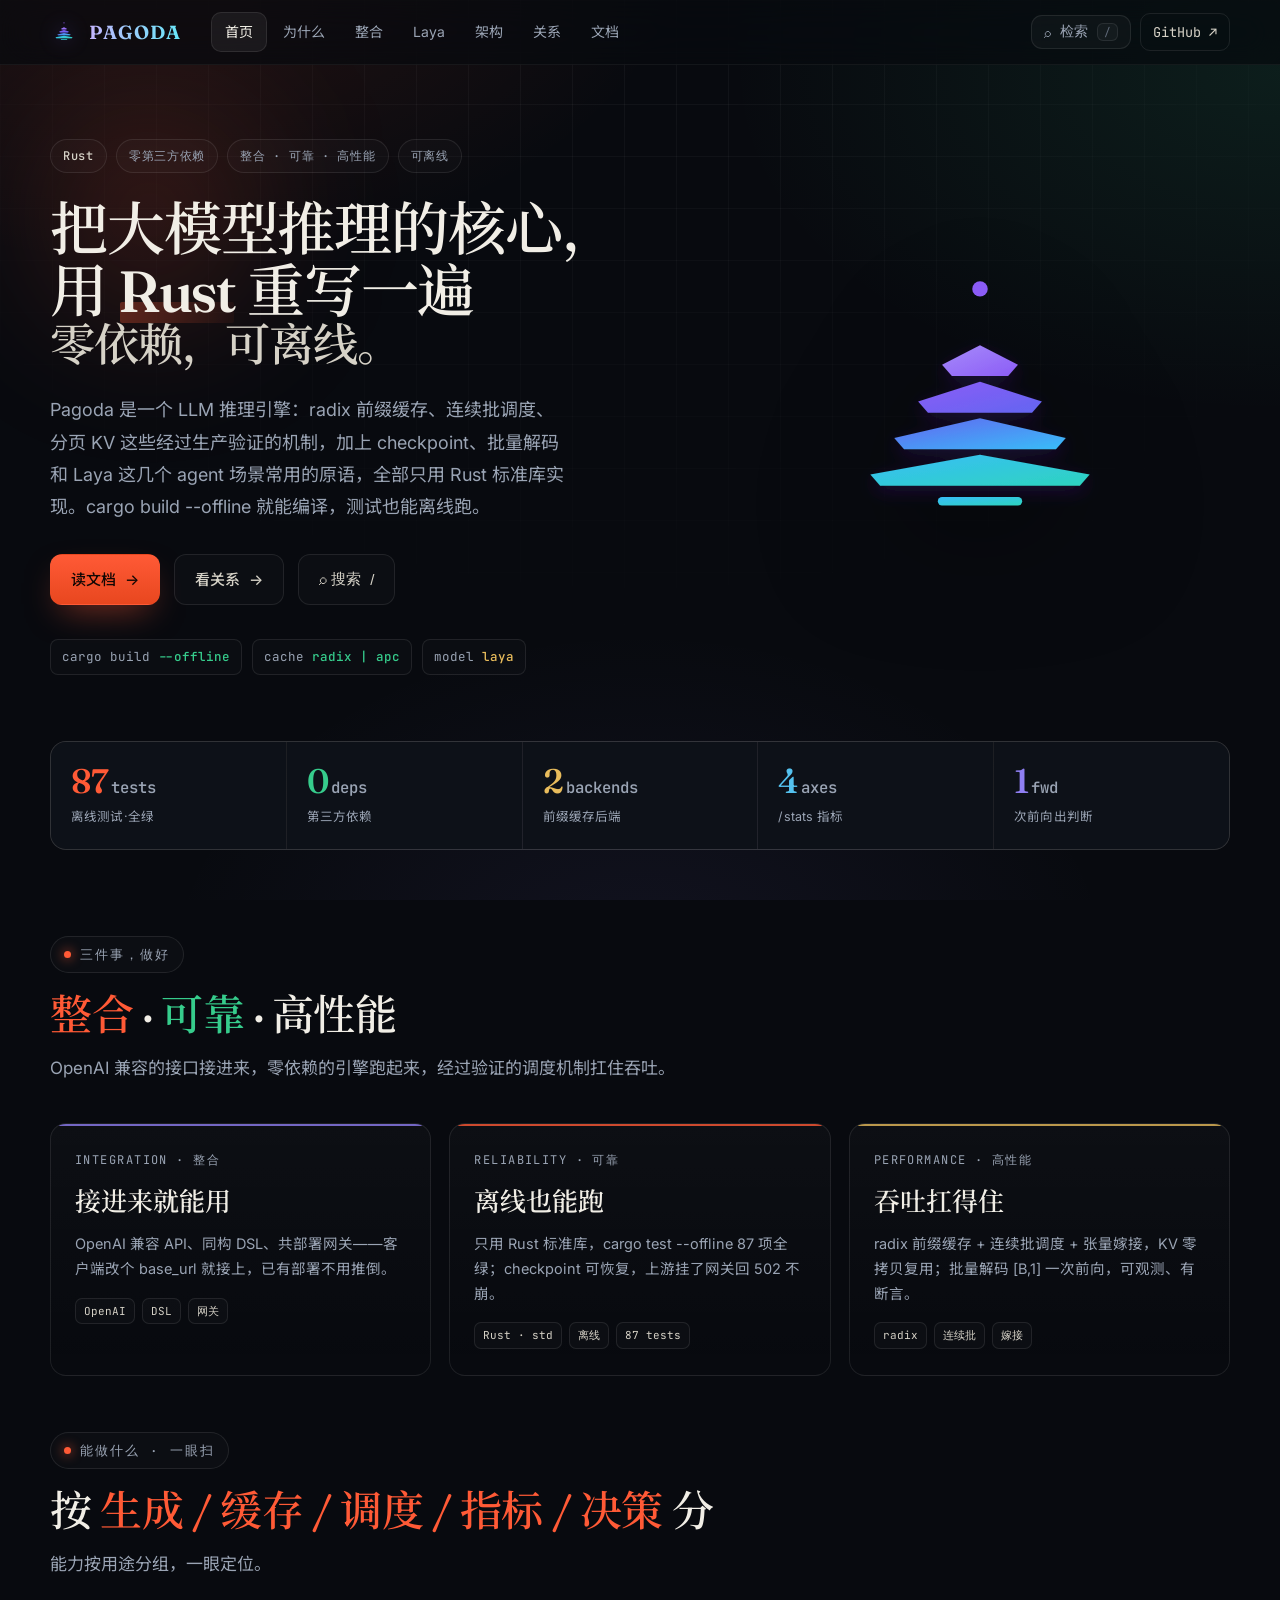
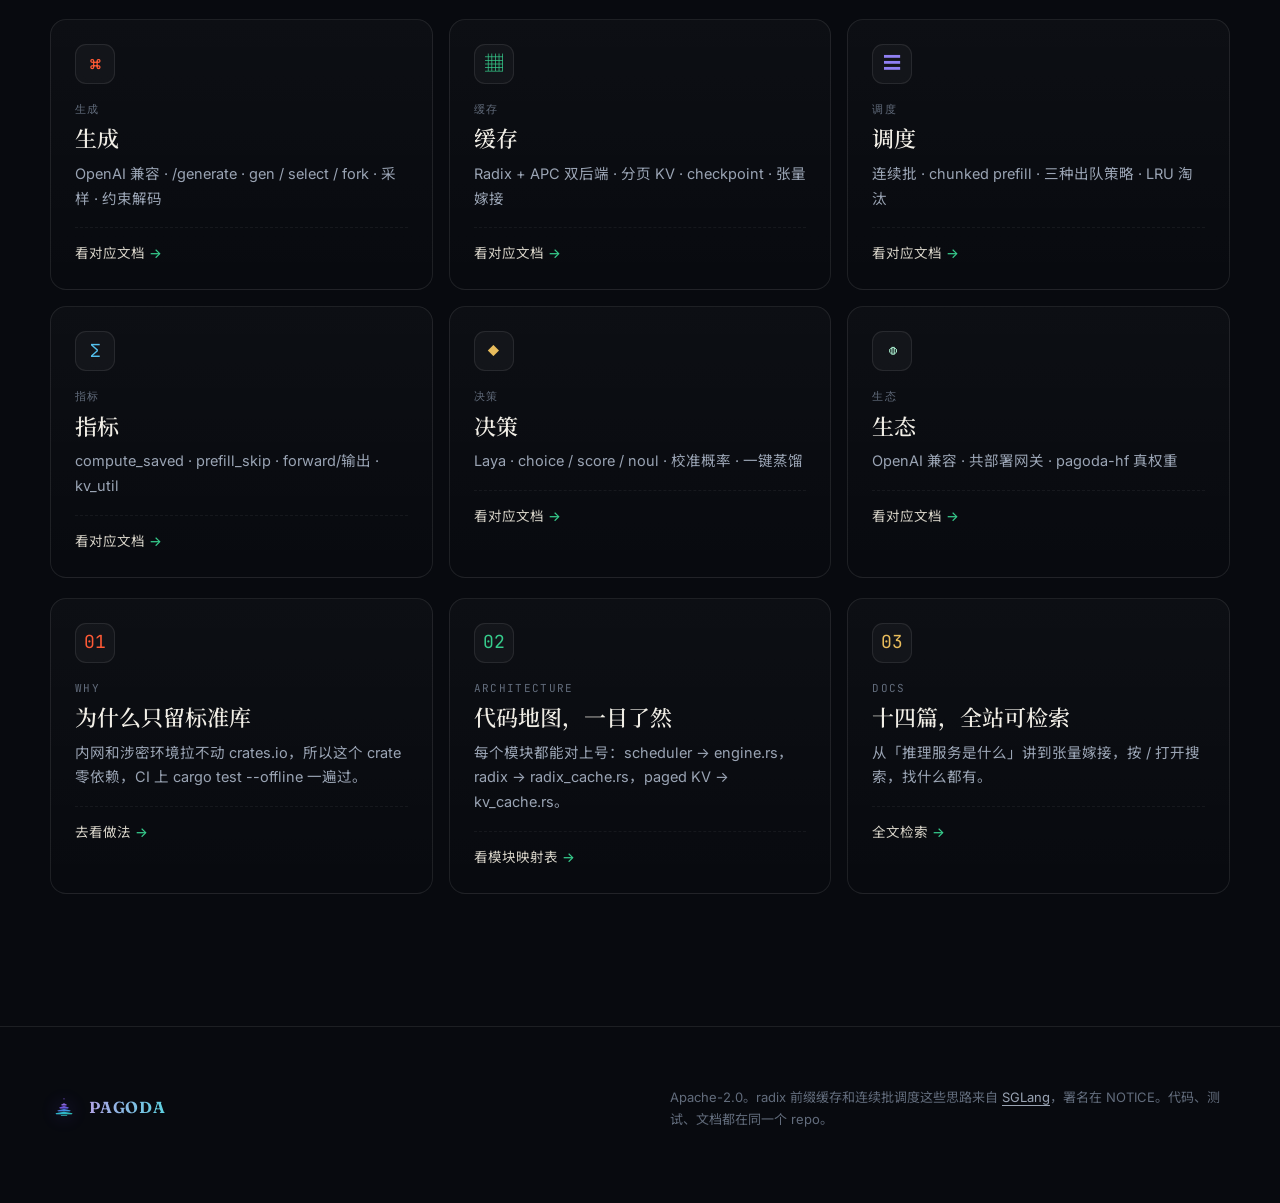
==== commit 622b2162: "site: reposition around integration/reliability/performance, de-emphasize upstream brand" ====
--- a/site/index.html
+++ b/site/index.html
@@ -4,7 +4,7 @@
 <meta charset="utf-8">
 <meta name="viewport" content="width=device-width, initial-scale=1">
 <title>Pagoda · 零依赖的 LLM 推理引擎（Rust）</title>
-<meta name="description" content="用 Rust 重写 SGLang 的关键机制：radix 前缀缓存、连续批调度、分页 KV，另加 checkpoint、批量解码和 Laya。零第三方依赖，可离线编译。">
+<meta name="description" content="Pagoda：零依赖、可离线的 LLM 推理引擎（Rust）。radix 前缀缓存、连续批调度、分页 KV，另有 checkpoint、批量解码和 Laya 决策原语，OpenAI 兼容。">
 <link rel="icon" type="image/svg+xml" href="assets/icon.svg">
 <link rel="preconnect" href="https://fonts.googleapis.com">
 <link rel="preconnect" href="https://fonts.gstatic.com" crossorigin>
@@ -22,7 +22,7 @@
     <nav class="nav" aria-label="主导航">
       <a class="nav-link" data-route="home" href="#home">首页</a>
       <a class="nav-link" data-route="why" href="#why">为什么</a>
-      <a class="nav-link" data-route="sglang" href="#sglang">SGLang·Rust</a>
+      <a class="nav-link" data-route="sglang" href="#sglang">整合</a>
       <a class="nav-link" data-route="laya" href="#laya">Laya</a>
       <a class="nav-link" data-route="arch" href="#arch">架构</a>
       <a class="nav-link" data-route="graph" href="#graph">关系</a>
@@ -47,14 +47,14 @@
           <div class="hero-kicker">
             <span class="pill"><b>Rust</b></span>
             <span class="pill">零第三方依赖</span>
-            <span class="pill">SGLang 范式</span>
+            <span class="pill">整合 · 可靠 · 高性能</span>
             <span class="pill">可离线</span>
           </div>
           <h1 class="hero-title">
-            把 SGLang 的核心，<br>用 <span class="hs">Rust</span> 重写一遍
+            把大模型推理的核心，<br>用 <span class="hs">Rust</span> 重写一遍
             <span class="big">零依赖，可离线。</span>
           </h1>
-          <p class="hero-sub">Pagoda 是一个 LLM 推理引擎。它把 SGLang 里真正有用的东西搬了过来：radix 前缀缓存、连续批调度、分页 KV，另加了 checkpoint、批量解码和 Laya 这几个 agent 场景常用的原语。整个 crate 只用 Rust 标准库，cargo build --offline 就能编译，测试也能离线跑。</p>
+          <p class="hero-sub">Pagoda 是一个 LLM 推理引擎：radix 前缀缓存、连续批调度、分页 KV 这些经过生产验证的机制，加上 checkpoint、批量解码和 Laya 这几个 agent 场景常用的原语，全部只用 Rust 标准库实现。cargo build --offline 就能编译，测试也能离线跑。</p>
           <div class="hero-cta">
             <a class="btn btn-primary" href="#docs">读文档 <span class="arr">→</span></a>
             <a class="btn btn-ghost" href="#graph">看关系 <span class="arr">→</span></a>
@@ -84,28 +84,28 @@
     <div class="section tight">
       <div class="wrap">
         <div class="section-head reveal">
-          <span class="eyebrow"><span class="d"></span> 三个东西，怎么接在一起</span>
-          <h2 class="section-title">Pagoda 站在 <span class="accent">SGLang</span> 和 <span class="accent jade">Laya</span> 中间</h2>
-          <p class="section-sub">SGLang 出架构思路，Laya 出判断能力，Pagoda 把它们改成能在内网离线跑的东西。</p>
+          <span class="eyebrow"><span class="d"></span> 三件事，做好</span>
+          <h2 class="section-title"><span class="accent">整合</span> · <span class="accent jade">可靠</span> · 高性能</h2>
+          <p class="section-sub">OpenAI 兼容的接口接进来，零依赖的引擎跑起来，经过验证的调度机制扛住吞吐。</p>
         </div>
         <div class="triad">
           <div class="pillar reveal" style="--pc:#8F7FF2">
-            <div class="p-k">upstream · 思路来源</div>
-            <h3>SGLang</h3>
-            <p>Python 写的推理引擎，radix 前缀缓存和连续批调度就是从它来的。Pagoda 照着这套思路重写，署名保留在 NOTICE。</p>
-            <div class="p-tags"><span>Python</span><span>radix</span><span>GPU</span></div>
+            <div class="p-k">integration · 整合</div>
+            <h3>接进来就能用</h3>
+            <p>OpenAI 兼容 API、同构 DSL、共部署网关——客户端改个 base_url 就接上，已有部署不用推倒。</p>
+            <div class="p-tags"><span>OpenAI</span><span>DSL</span><span>网关</span></div>
           </div>
           <div class="pillar reveal" style="--pc:#FF5A36">
-            <div class="p-k">this repo · Rust 实现</div>
-            <h3>Pagoda</h3>
-            <p>只用 Rust 标准库。把上面的思路重写，额外加了 checkpoint、张量嫁接、批量解码和收入指标。</p>
-            <div class="p-tags"><span>Rust · std</span><span>离线</span><span>agent 原语</span></div>
+            <div class="p-k">reliability · 可靠</div>
+            <h3>离线也能跑</h3>
+            <p>只用 Rust 标准库，cargo test --offline 87 项全绿；checkpoint 可恢复，上游挂了网关回 502 不崩。</p>
+            <div class="p-tags"><span>Rust · std</span><span>离线</span><span>87 tests</span></div>
           </div>
           <div class="pillar reveal" style="--pc:#E8BC5C">
-            <div class="p-k">system-1 · 决策模型</div>
-            <h3>Laya</h3>
-            <p>决策模型：一次前向给校准概率，只判断不生成 token。candle 移植，e2e 验证过。</p>
-            <div class="p-tags"><span>candle</span><span>概率</span><span>护栏</span></div>
+            <div class="p-k">performance · 高性能</div>
+            <h3>吞吐扛得住</h3>
+            <p>radix 前缀缓存 + 连续批调度 + 张量嫁接，KV 零拷贝复用；批量解码 [B,1] 一次前向，可观测、有断言。</p>
+            <div class="p-tags"><span>radix</span><span>连续批</span><span>嫁接</span></div>
           </div>
         </div>
 
@@ -120,7 +120,7 @@
           <div class="tile reveal cap" data-open-entry="concept-scheduler"><div class="ico" style="color:var(--vio)">☰</div><div class="t-k">调度</div><h3>调度</h3><p>连续批 · chunked prefill · 三种出队策略 · LRU 淘汰</p><div class="value">看对应文档 <b>→</b></div></div>
           <div class="tile reveal cap" data-open-entry="metric-1"><div class="ico" style="color:var(--sky)">Σ</div><div class="t-k">指标</div><h3>指标</h3><p>compute_saved · prefill_skip · forward/输出 · kv_util</p><div class="value">看对应文档 <b>→</b></div></div>
           <div class="tile reveal cap" data-open-entry="rel-laya"><div class="ico" style="color:var(--gold)">◆</div><div class="t-k">决策</div><h3>决策</h3><p>Laya · choice / score / noul · 校准概率 · 一键蒸馏</p><div class="value">看对应文档 <b>→</b></div></div>
-          <div class="tile reveal cap" data-open-entry="why-6"><div class="ico" style="color:var(--jad-soft)">◍</div><div class="t-k">生态</div><h3>生态</h3><p>SGLang 共部署 · pagoda-hf 真权重 · 14 篇小白文档</p><div class="value">看对应文档 <b>→</b></div></div>
+          <div class="tile reveal cap" data-open-entry="why-6"><div class="ico" style="color:var(--jad-soft)">◍</div><div class="t-k">生态</div><h3>生态</h3><p>OpenAI 兼容 · 共部署网关 · pagoda-hf 真权重</p><div class="value">看对应文档 <b>→</b></div></div>
         </div>
 
         <div class="grid-3" style="margin-top:20px">
@@ -134,7 +134,7 @@
           <a class="tile reveal" href="#arch">
             <div class="ico" style="color:var(--jad)">02</div>
             <div class="t-k">Architecture</div>
-            <h3>代码和 SGLang 怎么对应</h3>
+            <h3>代码地图，一目了然</h3>
             <p>每个模块都能对上号：scheduler → engine.rs，radix → radix_cache.rs，paged KV → kv_cache.rs。</p>
             <div class="value">看模块映射表 <b>→</b></div>
           </a>
@@ -157,7 +157,7 @@
         <div class="section-head reveal">
           <span class="eyebrow"><span class="d"></span> Why · 它到底做了什么</span>
           <h2 class="section-title">跟别的实现，<span class="accent">差在哪</span></h2>
-          <p class="section-sub">一句话：SGLang 的架构思路 + Rust 的标准库 + 几个 agent 场景原语。下面每条都对应代码，不是口号。</p>
+          <p class="section-sub">一句话：经过生产验证的推理机制 + Rust 的标准库 + 几个 agent 场景原语。下面每条都对应代码，不是口号。</p>
         </div>
 
         <div class="grid-3">
@@ -220,9 +220,9 @@
           <div class="tile gold reveal">
             <div class="ico">⚓</div>
             <div class="t-k">co-deploy</div>
-            <h3>和 SGLang 共部署</h3>
-            <p>一条脚本起两个进程：pagoda 守门（健康检查、指标、checkpoint），生成请求透传给 SGLang。</p>
-            <div class="value">现有 SGLang 部署不用改，接上一层控制面即可。</div>
+            <h3>共部署网关</h3>
+            <p>一条脚本起两个进程：pagoda 守门（健康检查、指标、checkpoint），生成请求透传给上游引擎。</p>
+            <div class="value">现有部署不用改，接上一层控制面即可。</div>
           </div>
         </div>
 
@@ -243,9 +243,9 @@
     <div class="section">
       <div class="wrap">
         <div class="section-head reveal">
-          <span class="eyebrow"><span class="d" style="background:var(--vio);box-shadow:0 0 12px var(--vio)"></span> SGLang · Rust</span>
-          <h2 class="section-title">不是替代，<span class="accent vio">是另一个实现</span></h2>
-          <p class="section-sub">API、DSL、模块命名都照着 SGLang 来，客户端改个 base_url 就能用。上游自己也在推进 rust/sglang-mm 和 rust/sglang-server，那是另一条线，跟这里不冲突。</p>
+          <span class="eyebrow"><span class="d" style="background:var(--vio);box-shadow:0 0 12px var(--vio)"></span> 整合 · 兼容</span>
+          <h2 class="section-title">接上，<span class="accent vio">就能用</span></h2>
+          <p class="section-sub">API、DSL、模块命名都和主流推理引擎对齐，客户端改个 base_url 就能用。已有部署不用推倒，加一层共部署控制面即可。</p>
         </div>
 
         <div class="grid-3">
@@ -283,7 +283,7 @@
         <p class="muted reveal" style="font-size:13.5px;margin-top:18px">这些都向后兼容：客户端不调就不会碰到。</p>
 
         <div class="section-head reveal" style="margin-top:60px">
-          <span class="eyebrow"><span class="d" style="background:var(--gold);box-shadow:0 0 12px var(--gold)"></span> 共部署：pagoda 守门，SGLang 干活</span>
+          <span class="eyebrow"><span class="d" style="background:var(--gold);box-shadow:0 0 12px var(--gold)"></span> 共部署：pagoda 守门，引擎干活</span>
         </div>
         <div class="rel-flow reveal">
           <div class="rel-node"><div class="r-k">client</div><div class="r-t">客户端</div><div class="r-s">只认 pagoda 端口</div></div>
@@ -295,7 +295,7 @@
         <p class="rel-cap reveal">网关把 /generate 和 /v1/chat/* 原样透传，自己只留控制面；上游挂了就回 502，网关不崩。</p>
 
         <div class="section-head reveal" style="margin-top:60px">
-          <span class="eyebrow"><span class="d" style="background:var(--sky);box-shadow:0 0 12px var(--sky)"></span> 和上游 sglang-rust 的关系</span>
+          <span class="eyebrow"><span class="d" style="background:var(--sky);box-shadow:0 0 12px var(--sky)"></span> 和上游 Rust 线的关系</span>
         </div>
         <div class="grid-2">
           <div class="tile reveal">
@@ -465,10 +465,10 @@
         <div class="section-head reveal" style="margin-top:60px">
           <span class="eyebrow"><span class="d" style="background:var(--vio);box-shadow:0 0 12px var(--vio)"></span> 从大模型到小模型 · 闭环</span>
           <h2 class="section-title">大模型打头，<span class="accent vio">Laya 在中间</span>，小模型收尾</h2>
-          <p class="section-sub">第一层保留 SGLang 的特性：大模型由 SGLang 派发，radix 前缀缓存 + 连续批调度负责吞吐。中间不是 RLHF 的“讨好人奖励”，而是 Laya 的校准概率。</p>
+          <p class="section-sub">第一层是生成层：radix 前缀缓存 + 连续批调度负责大模型吞吐。中间不是 RLHF 的“讨好人奖励”，而是 Laya 的校准概率。</p>
         </div>
         <div class="rel-flow reveal">
-          <div class="rel-node"><div class="r-k">layer 1 · SGLang</div><div class="r-t">大模型</div><div class="r-s">radix + 连续批调度</div></div>
+          <div class="rel-node"><div class="r-k">layer 1 · 生成层</div><div class="r-t">大模型</div><div class="r-s">radix + 连续批调度</div></div>
           <div class="rel-arrow">→ 数据 / 作答</div>
           <div class="rel-node"><div class="r-k">layer 2 · Laya</div><div class="r-t">自动判卷 + 软标签</div><div class="r-s">校准概率，非 RL</div></div>
           <div class="rel-arrow">→ 蒸馏</div>
@@ -489,7 +489,7 @@
         <div class="callout reveal">
           <h4>关键词：radix / 连续批调度 / 校准概率</h4>
           <ul>
-            <li>SGLang 的特性留在第一层：大模型的吞吐交给 radix 前缀缓存和连续批调度，不会因为蒸馏被阉割。</li>
+            <li>生成层的吞吐交给 radix 前缀缓存和连续批调度，不会因为蒸馏被阉割。</li>
             <li>蒸馏的监督信号是概率分布，不是“是否讨人喜欢”，所以小模型不谄媚、判断上不幻觉。</li>
           </ul>
         </div>
@@ -519,7 +519,7 @@
         </div>
 
         <table class="mod-table reveal">
-          <thead><tr><th>模块</th><th>职责</th><th>对应 SGLang 概念</th></tr></thead>
+          <thead><tr><th>模块</th><th>职责</th><th>概念对照</th></tr></thead>
           <tbody>
             <tr><td>spec.rs</td><td>数据模型</td><td>srt.sampling_params / GenerationOutput</td></tr>
             <tr><td>radix_cache.rs</td><td>前缀缓存</td><td>RadixAttention 的 radix tree</td></tr>
@@ -620,7 +620,7 @@
   <div class="panel">
     <div class="search-row">
       <span class="mag" aria-hidden="true">⌕</span>
-      <input class="search-input" id="search-input" type="text" placeholder="搜文档 / 机制 / SGLang / Laya / 指标…" autocomplete="off">
+      <input class="search-input" id="search-input" type="text" placeholder="搜文档 / 机制 / 缓存 / 调度 / Laya…" autocomplete="off">
       <span class="kbd" style="font-family:var(--mono);font-size:11px;color:var(--faint)">Esc</span>
     </div>
     <div class="search-count" id="search-count"></div>
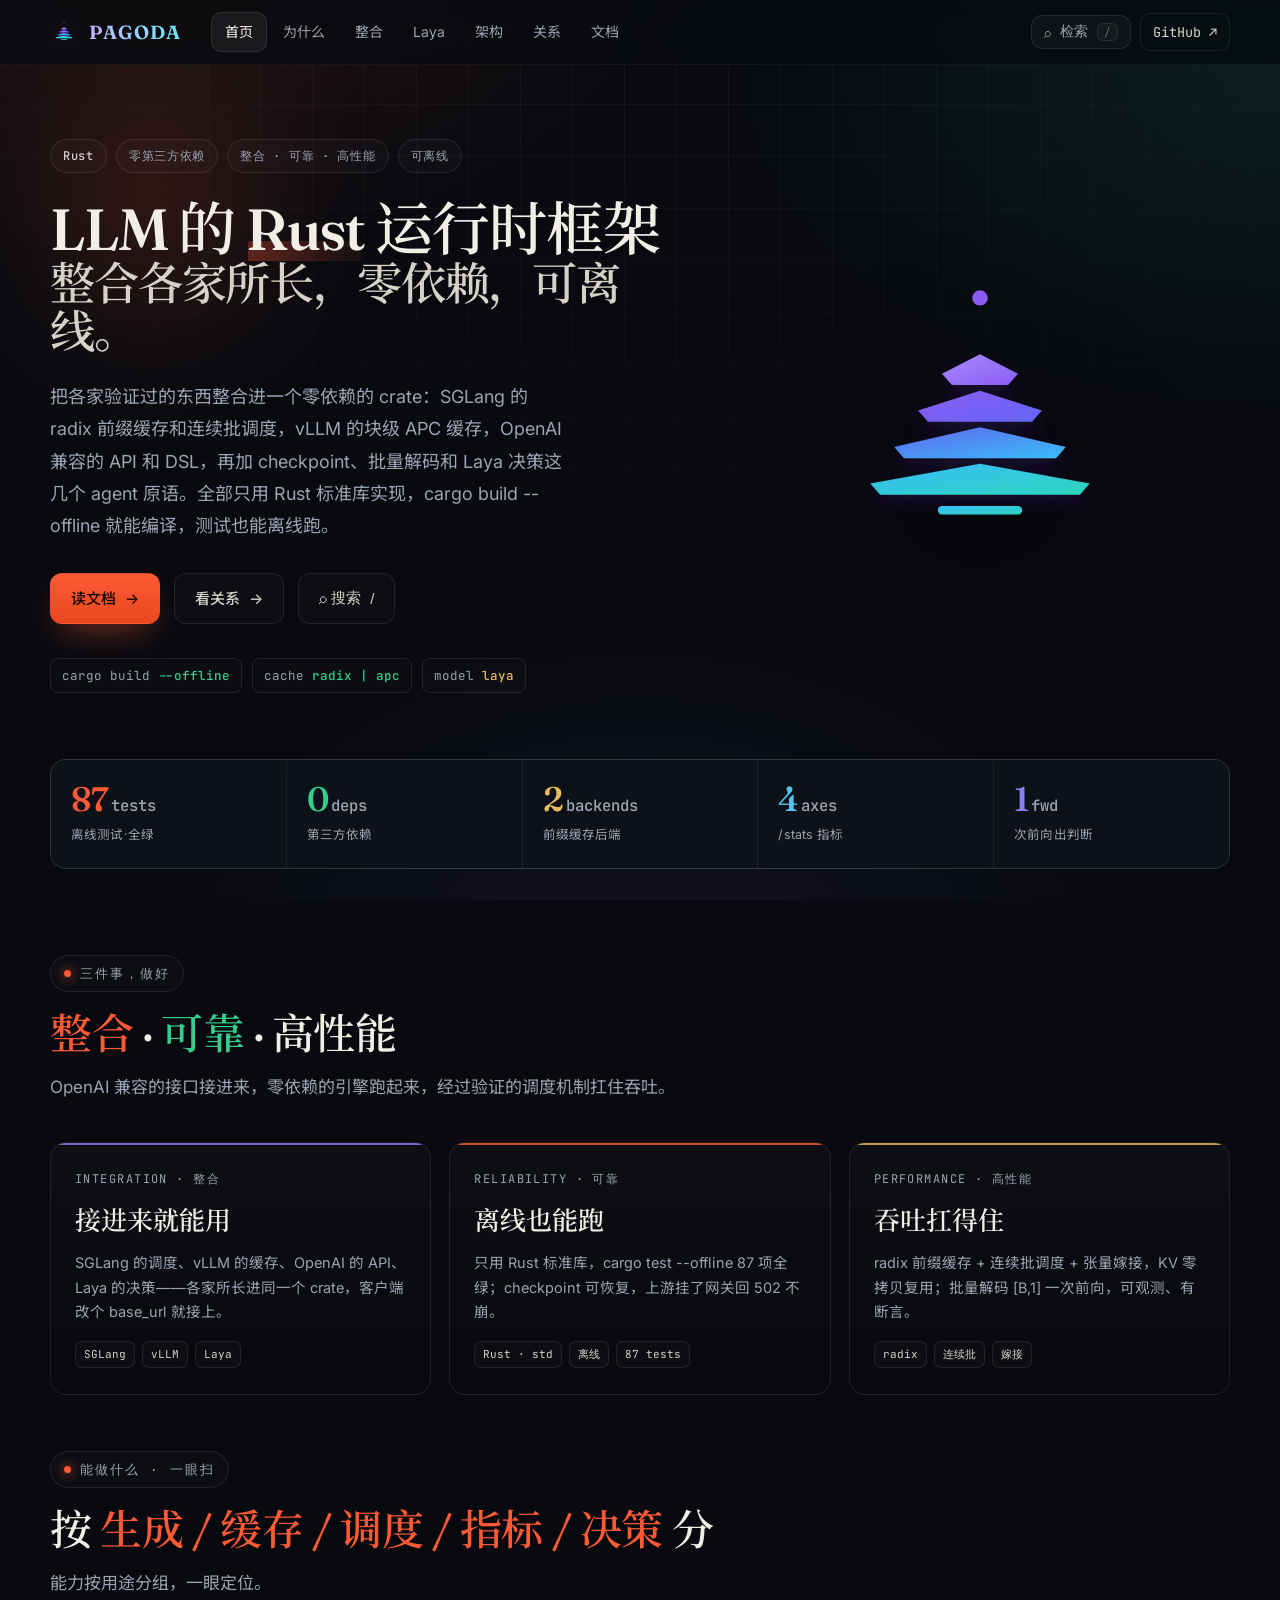
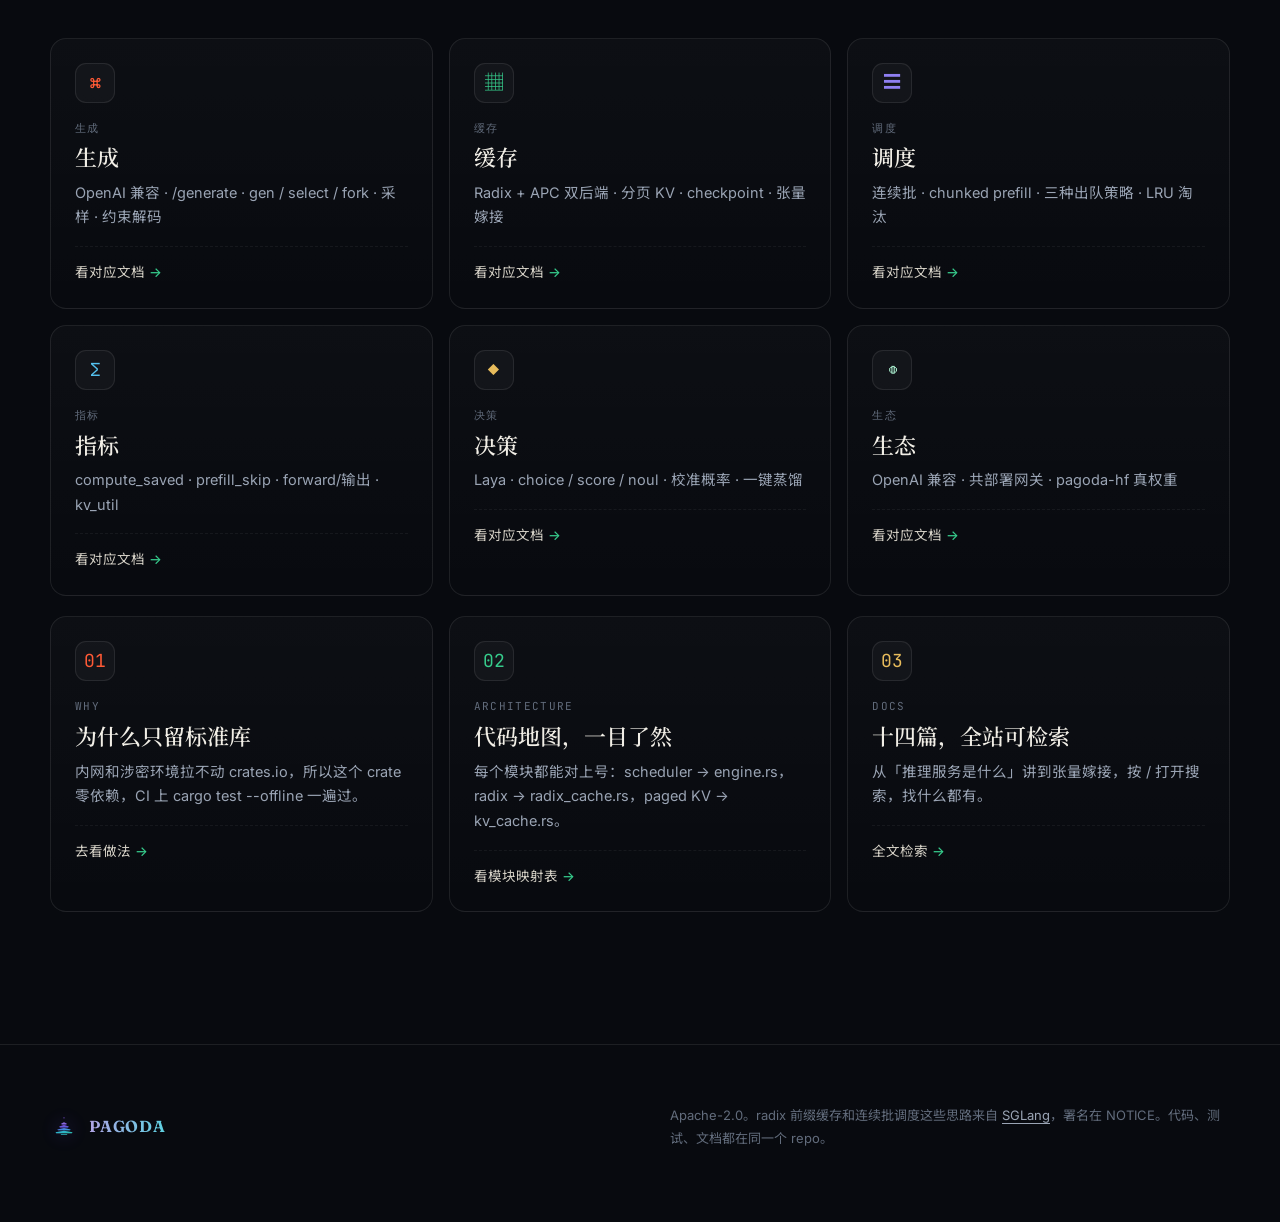
==== commit 3479b58d: "site: position as LLM Rust runtime framework, headline integration of strengths" ====
--- a/site/index.html
+++ b/site/index.html
@@ -3,8 +3,8 @@
 <head>
 <meta charset="utf-8">
 <meta name="viewport" content="width=device-width, initial-scale=1">
-<title>Pagoda · 零依赖的 LLM 推理引擎（Rust）</title>
-<meta name="description" content="Pagoda：零依赖、可离线的 LLM 推理引擎（Rust）。radix 前缀缓存、连续批调度、分页 KV，另有 checkpoint、批量解码和 Laya 决策原语，OpenAI 兼容。">
+<title>Pagoda · LLM 的 Rust 运行时框架</title>
+<meta name="description" content="Pagoda：LLM 的 Rust 运行时框架。整合各家所长——SGLang 的调度、vLLM 的缓存、OpenAI 兼容 API、Laya 决策——零第三方依赖，可离线编译。">
 <link rel="icon" type="image/svg+xml" href="assets/icon.svg">
 <link rel="preconnect" href="https://fonts.googleapis.com">
 <link rel="preconnect" href="https://fonts.gstatic.com" crossorigin>
@@ -51,10 +51,10 @@
             <span class="pill">可离线</span>
           </div>
           <h1 class="hero-title">
-            把大模型推理的核心，<br>用 <span class="hs">Rust</span> 重写一遍
-            <span class="big">零依赖，可离线。</span>
+            LLM 的 <span class="hs">Rust</span> 运行时框架
+            <span class="big">整合各家所长，零依赖，可离线。</span>
           </h1>
-          <p class="hero-sub">Pagoda 是一个 LLM 推理引擎：radix 前缀缓存、连续批调度、分页 KV 这些经过生产验证的机制，加上 checkpoint、批量解码和 Laya 这几个 agent 场景常用的原语，全部只用 Rust 标准库实现。cargo build --offline 就能编译，测试也能离线跑。</p>
+          <p class="hero-sub">把各家验证过的东西整合进一个零依赖的 crate：SGLang 的 radix 前缀缓存和连续批调度，vLLM 的块级 APC 缓存，OpenAI 兼容的 API 和 DSL，再加 checkpoint、批量解码和 Laya 决策这几个 agent 原语。全部只用 Rust 标准库实现，cargo build --offline 就能编译，测试也能离线跑。</p>
           <div class="hero-cta">
             <a class="btn btn-primary" href="#docs">读文档 <span class="arr">→</span></a>
             <a class="btn btn-ghost" href="#graph">看关系 <span class="arr">→</span></a>
@@ -92,8 +92,8 @@
           <div class="pillar reveal" style="--pc:#8F7FF2">
             <div class="p-k">integration · 整合</div>
             <h3>接进来就能用</h3>
-            <p>OpenAI 兼容 API、同构 DSL、共部署网关——客户端改个 base_url 就接上，已有部署不用推倒。</p>
-            <div class="p-tags"><span>OpenAI</span><span>DSL</span><span>网关</span></div>
+            <p>SGLang 的调度、vLLM 的缓存、OpenAI 的 API、Laya 的决策——各家所长进同一个 crate，客户端改个 base_url 就接上。</p>
+            <div class="p-tags"><span>SGLang</span><span>vLLM</span><span>Laya</span></div>
           </div>
           <div class="pillar reveal" style="--pc:#FF5A36">
             <div class="p-k">reliability · 可靠</div>
@@ -157,7 +157,7 @@
         <div class="section-head reveal">
           <span class="eyebrow"><span class="d"></span> Why · 它到底做了什么</span>
           <h2 class="section-title">跟别的实现，<span class="accent">差在哪</span></h2>
-          <p class="section-sub">一句话：经过生产验证的推理机制 + Rust 的标准库 + 几个 agent 场景原语。下面每条都对应代码，不是口号。</p>
+          <p class="section-sub">一句话：整合各家所长 + Rust 的标准库 + 几个 agent 场景原语。下面每条都对应代码，不是口号。</p>
         </div>
 
         <div class="grid-3">
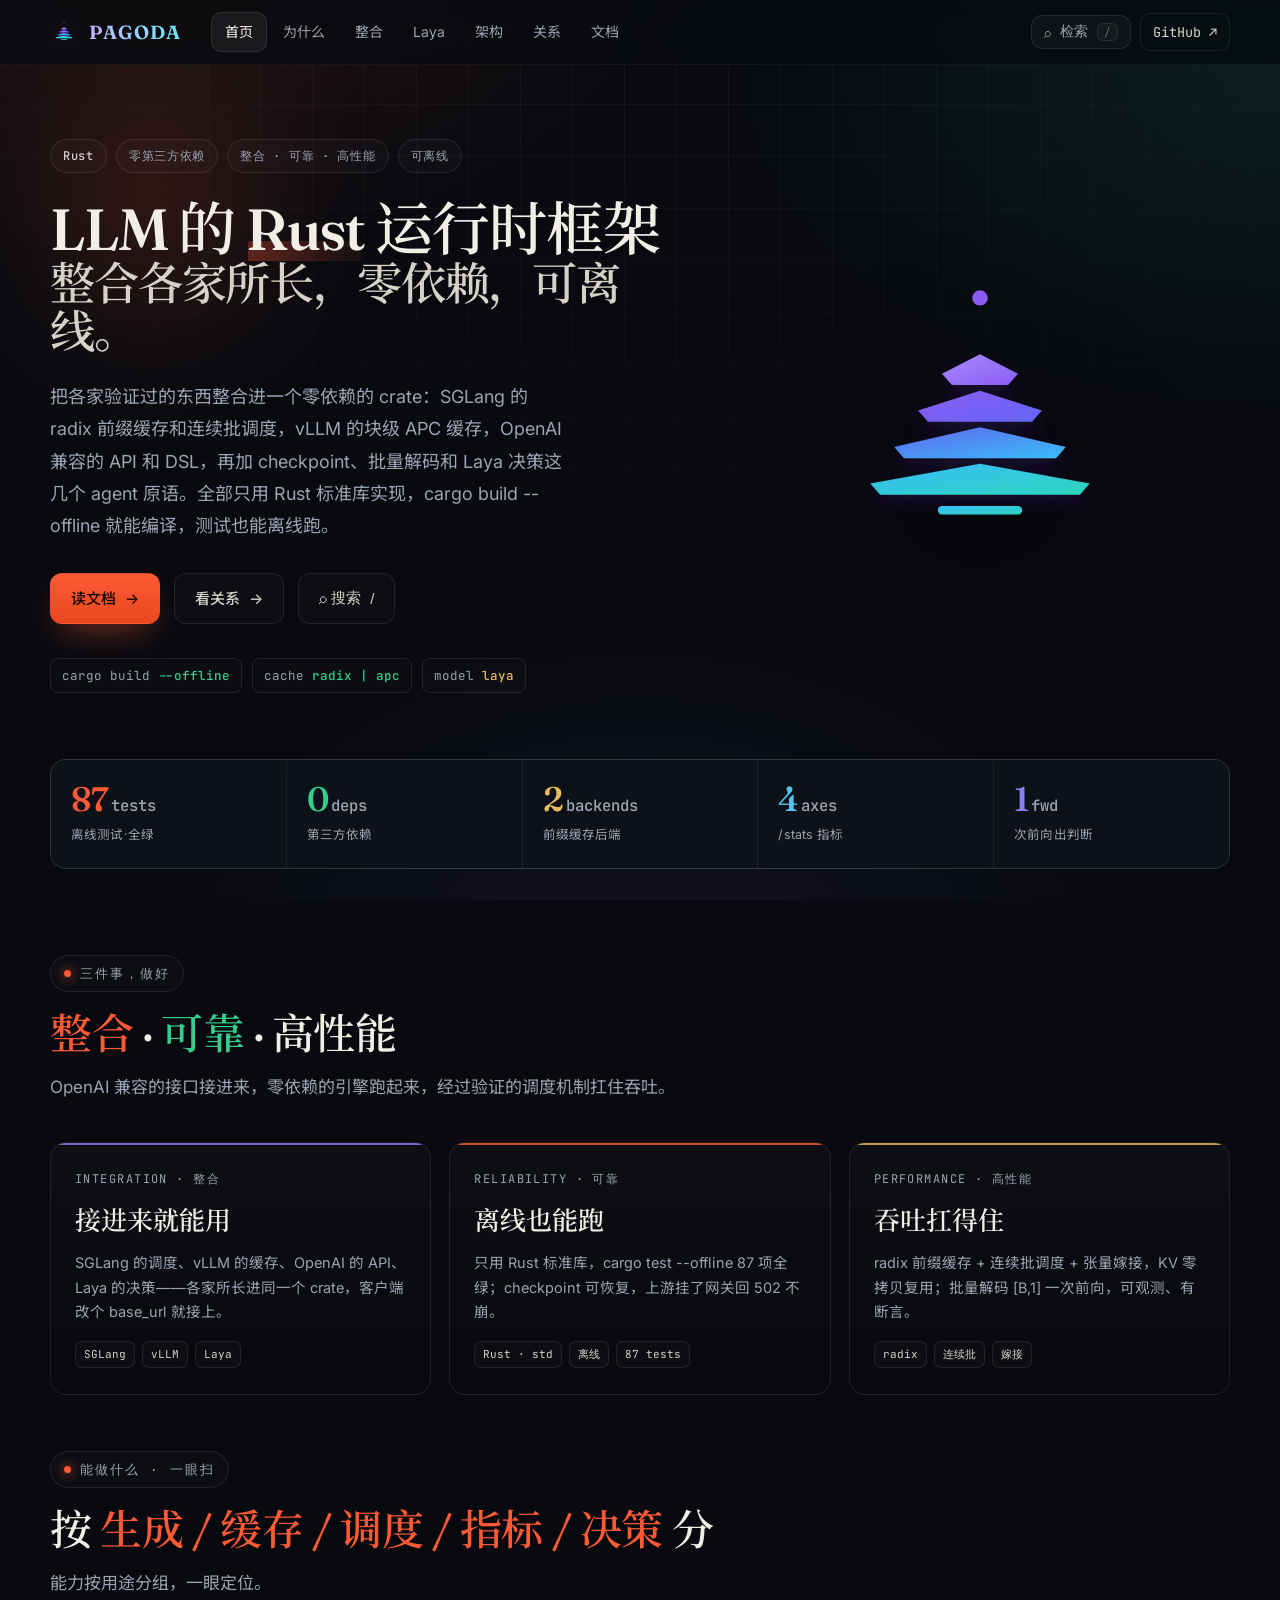
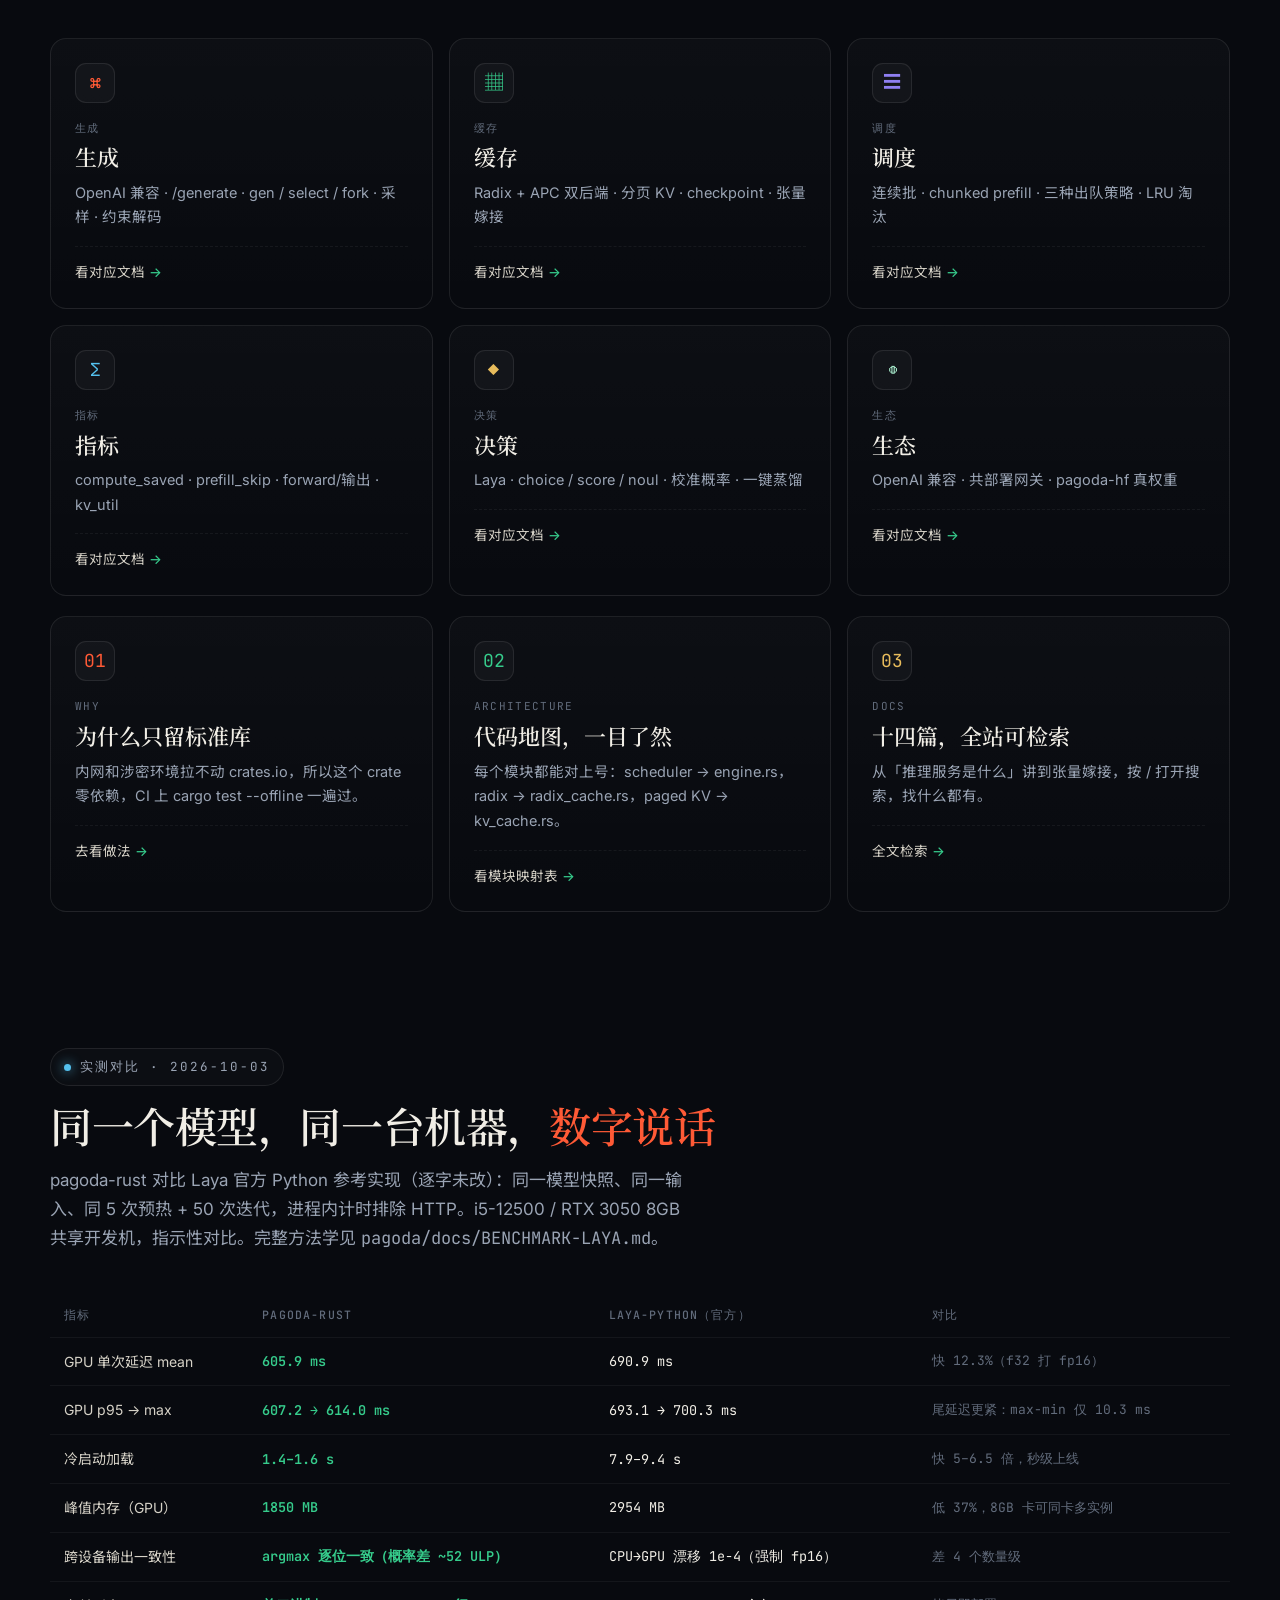
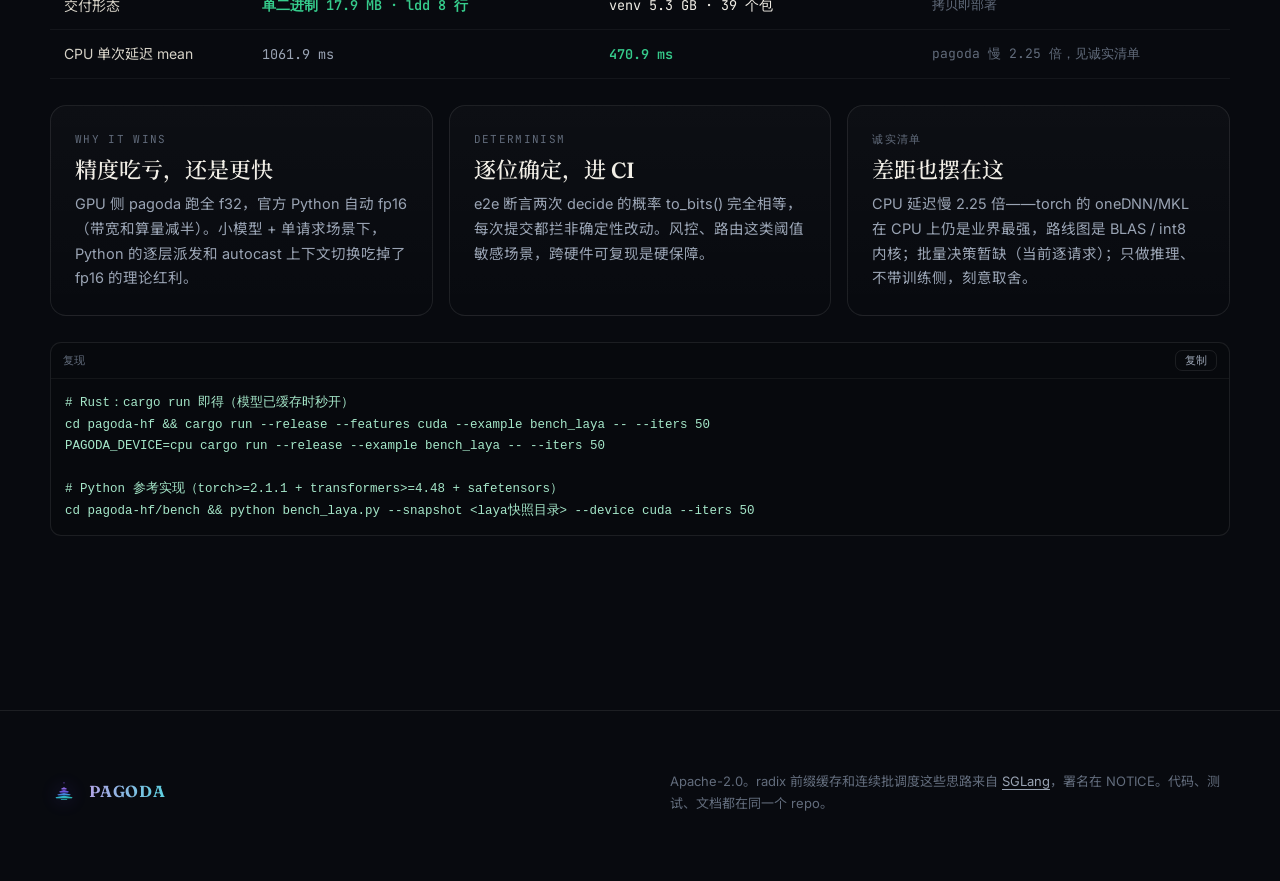
==== commit 664f5625: "site: add measured benchmark section (pagoda-rust vs official Laya Python) + searchable bench entry" ====
--- a/site/index.html
+++ b/site/index.html
@@ -148,7 +148,51 @@
         </div>
       </div>
     </div>
-  </section>
+
+    <div class="section">
+      <div class="wrap">
+        <div class="section-head reveal">
+          <span class="eyebrow"><span class="d" style="background:var(--sky);box-shadow:0 0 12px var(--sky)"></span> 实测对比 · 2026-10-03</span>
+          <h2 class="section-title">同一个模型，同一台机器，<span class="accent">数字说话</span></h2>
+          <p class="section-sub">pagoda-rust 对比 Laya 官方 Python 参考实现（逐字未改）：同一模型快照、同一输入、同 5 次预热 + 50 次迭代，进程内计时排除 HTTP。i5-12500 / RTX 3050 8GB 共享开发机，指示性对比。完整方法学见 <span class="mono">pagoda/docs/BENCHMARK-LAYA.md</span>。</p>
+        </div>
+        <table class="mod-table bench-table reveal">
+          <thead><tr><th>指标</th><th>pagoda-rust</th><th>laya-python（官方）</th><th>对比</th></tr></thead>
+          <tbody>
+            <tr><td>GPU 单次延迟 mean</td><td class="win">605.9 ms</td><td>690.9 ms</td><td>快 12.3%（f32 打 fp16）</td></tr>
+            <tr><td>GPU p95 → max</td><td class="win">607.2 → 614.0 ms</td><td>693.1 → 700.3 ms</td><td>尾延迟更紧：max−min 仅 10.3 ms</td></tr>
+            <tr><td>冷启动加载</td><td class="win">1.4–1.6 s</td><td>7.9–9.4 s</td><td>快 5–6.5 倍，秒级上线</td></tr>
+            <tr><td>峰值内存（GPU）</td><td class="win">1850 MB</td><td>2954 MB</td><td>低 37%，8GB 卡可同卡多实例</td></tr>
+            <tr><td>跨设备输出一致性</td><td class="win">argmax 逐位一致（概率差 ~52 ULP）</td><td>CPU→GPU 漂移 1e-4（强制 fp16）</td><td>差 4 个数量级</td></tr>
+            <tr><td>交付形态</td><td class="win">单二进制 17.9 MB · ldd 8 行</td><td>venv 5.3 GB · 39 个包</td><td>拷贝即部署</td></tr>
+            <tr><td>CPU 单次延迟 mean</td><td>1061.9 ms</td><td class="win">470.9 ms</td><td>pagoda 慢 2.25 倍，见诚实清单</td></tr>
+          </tbody>
+        </table>
+        <div class="grid-3" style="margin-top:26px">
+          <div class="tile reveal">
+            <div class="t-k">why it wins</div>
+            <h3>精度吃亏，还是更快</h3>
+            <p>GPU 侧 pagoda 跑全 f32，官方 Python 自动 fp16（带宽和算量减半）。小模型 + 单请求场景下，Python 的逐层派发和 autocast 上下文切换吃掉了 fp16 的理论红利。</p>
+          </div>
+          <div class="tile reveal">
+            <div class="t-k">determinism</div>
+            <h3>逐位确定，进 CI</h3>
+            <p>e2e 断言两次 decide 的概率 to_bits() 完全相等，每次提交都拦非确定性改动。风控、路由这类阈值敏感场景，跨硬件可复现是硬保障。</p>
+          </div>
+          <div class="tile reveal">
+            <div class="t-k">诚实清单</div>
+            <h3>差距也摆在这</h3>
+            <p>CPU 延迟慢 2.25 倍——torch 的 oneDNN/MKL 在 CPU 上仍是业界最强，路线图是 BLAS / int8 内核；批量决策暂缺（当前逐请求）；只做推理、不带训练侧，刻意取舍。</p>
+          </div>
+        </div>
+        <div class="codeblock reveal" style="margin-top:26px"><div class="codehead"><span>复现</span><button class="copy-btn" data-code="cd pagoda-hf && cargo run --release --features cuda --example bench_laya -- --iters 50">复制</button></div><pre><code># Rust：cargo run 即得（模型已缓存时秒开）
+cd pagoda-hf && cargo run --release --features cuda --example bench_laya -- --iters 50
+PAGODA_DEVICE=cpu cargo run --release --example bench_laya -- --iters 50
+
+# Python 参考实现（torch&gt;=2.1.1 + transformers&gt;=4.48 + safetensors）
+cd pagoda-hf/bench && python bench_laya.py --snapshot &lt;laya快照目录&gt; --device cuda --iters 50</code></pre></div>
+      </div>
+    </div>  </section>
 
   <!-- ============ 为什么 ============ -->
   <section class="page" id="page-why">
--- a/site/styles.css
+++ b/site/styles.css
@@ -292,3 +292,8 @@
   .search-btn span.t{display:none}
 }
 .tile.cap{cursor:pointer}
+
+/* benchmark table */
+.bench-table td{font-family:var(--mono);font-size:13.5px}
+.bench-table td:first-child{font-family:inherit;font-size:14px}
+.bench-table td.win{color:var(--jad);font-weight:600}
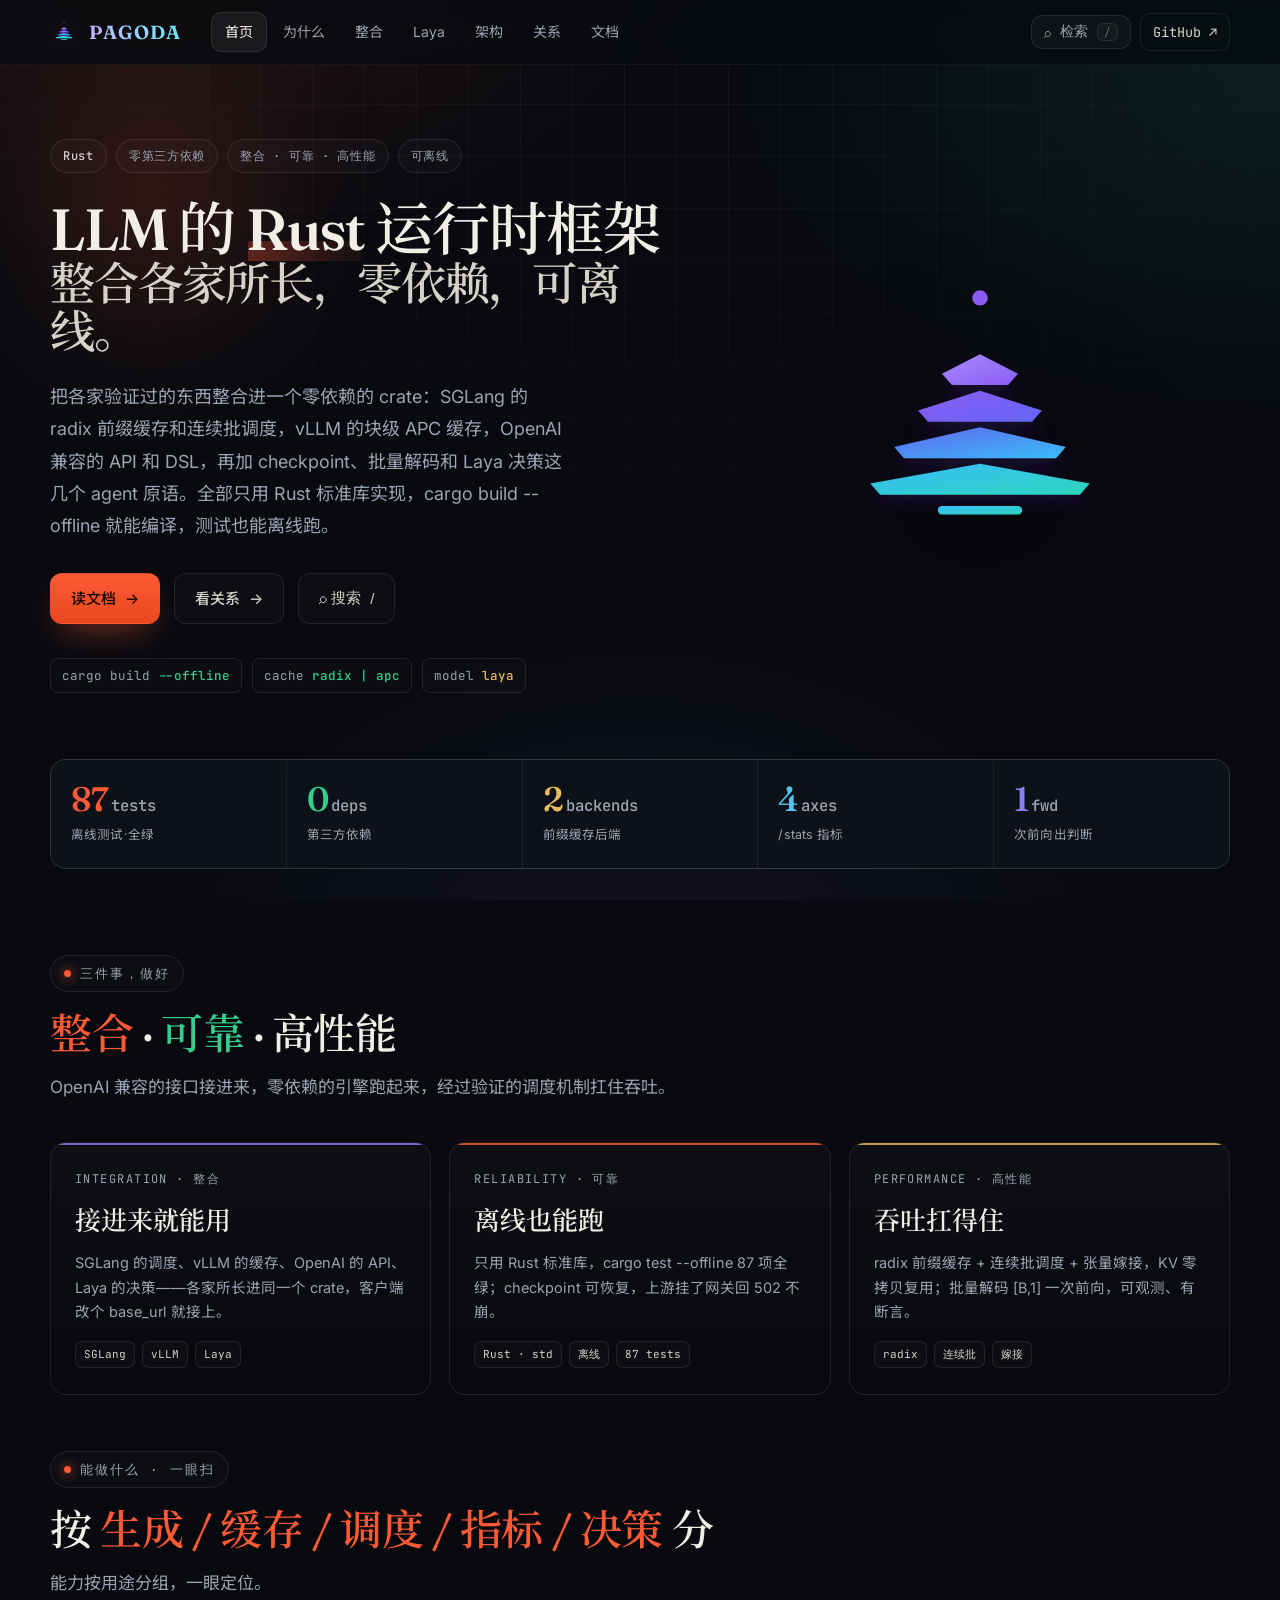
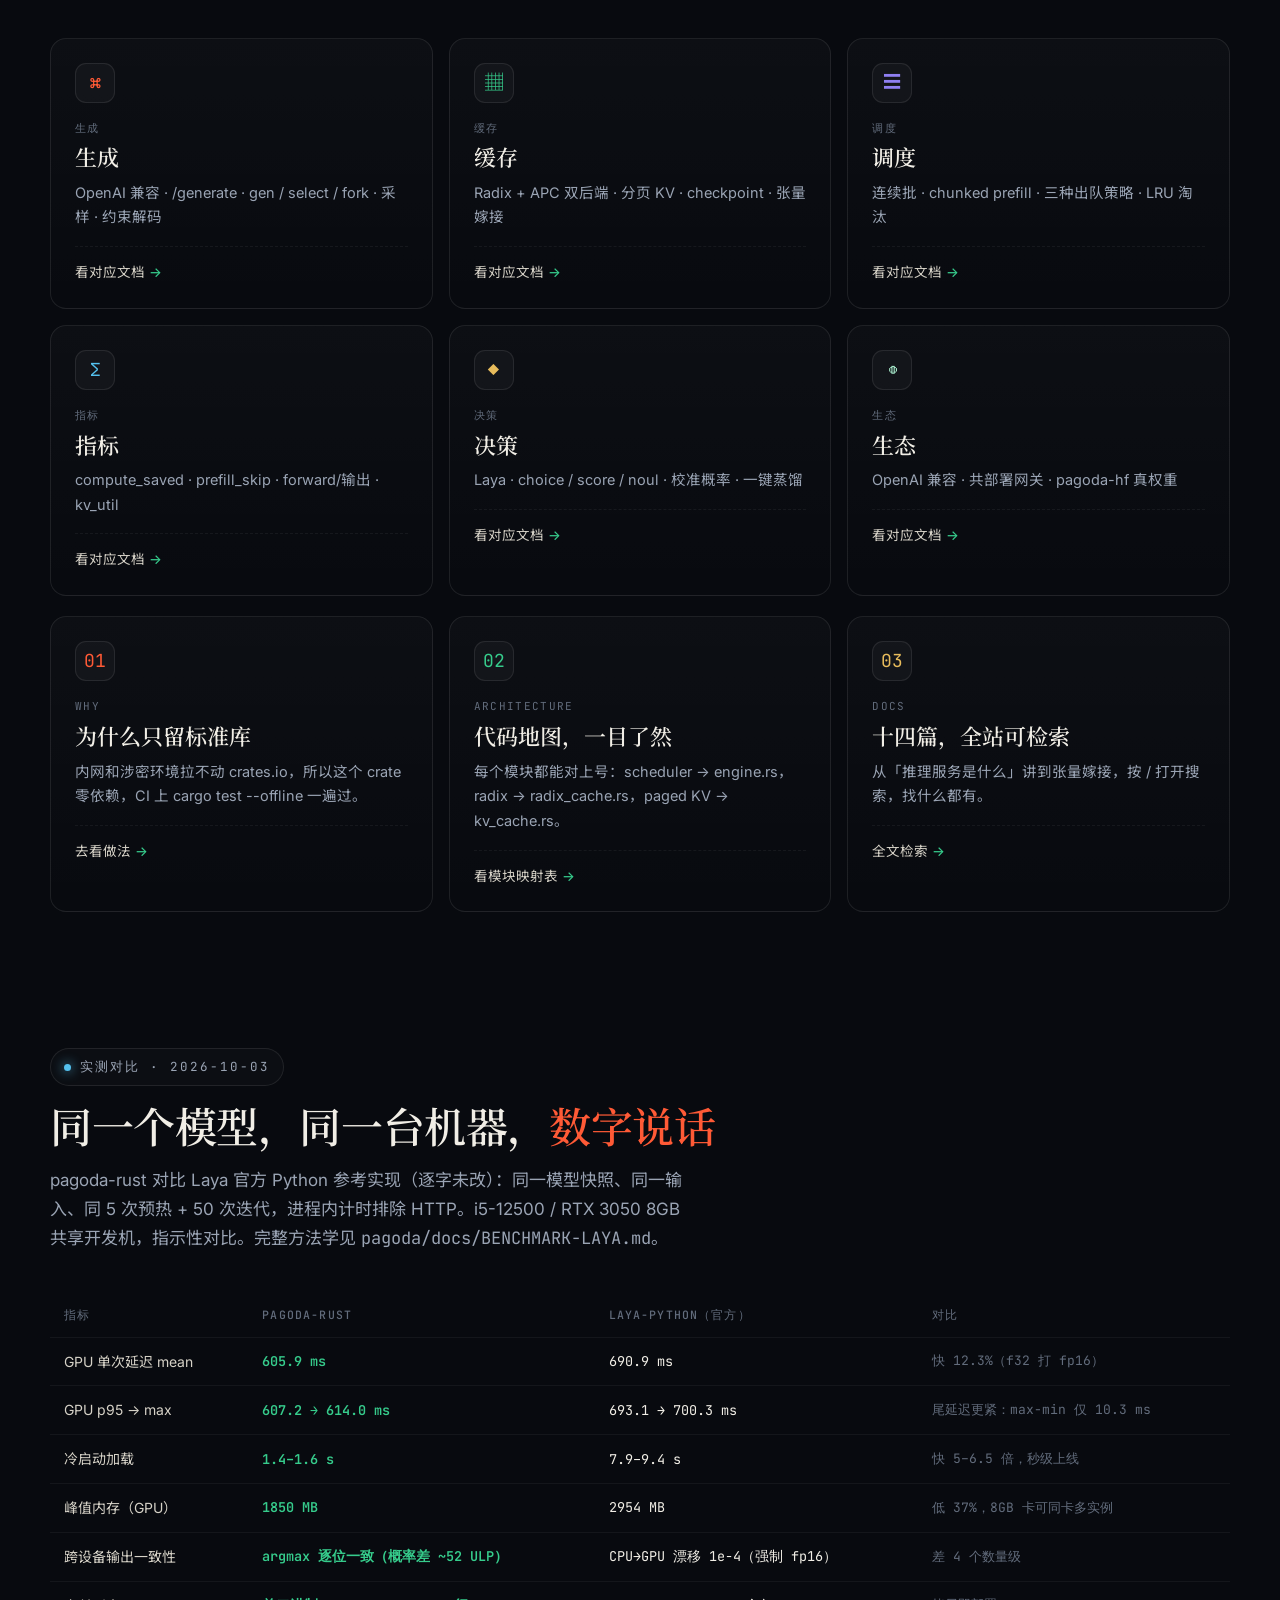
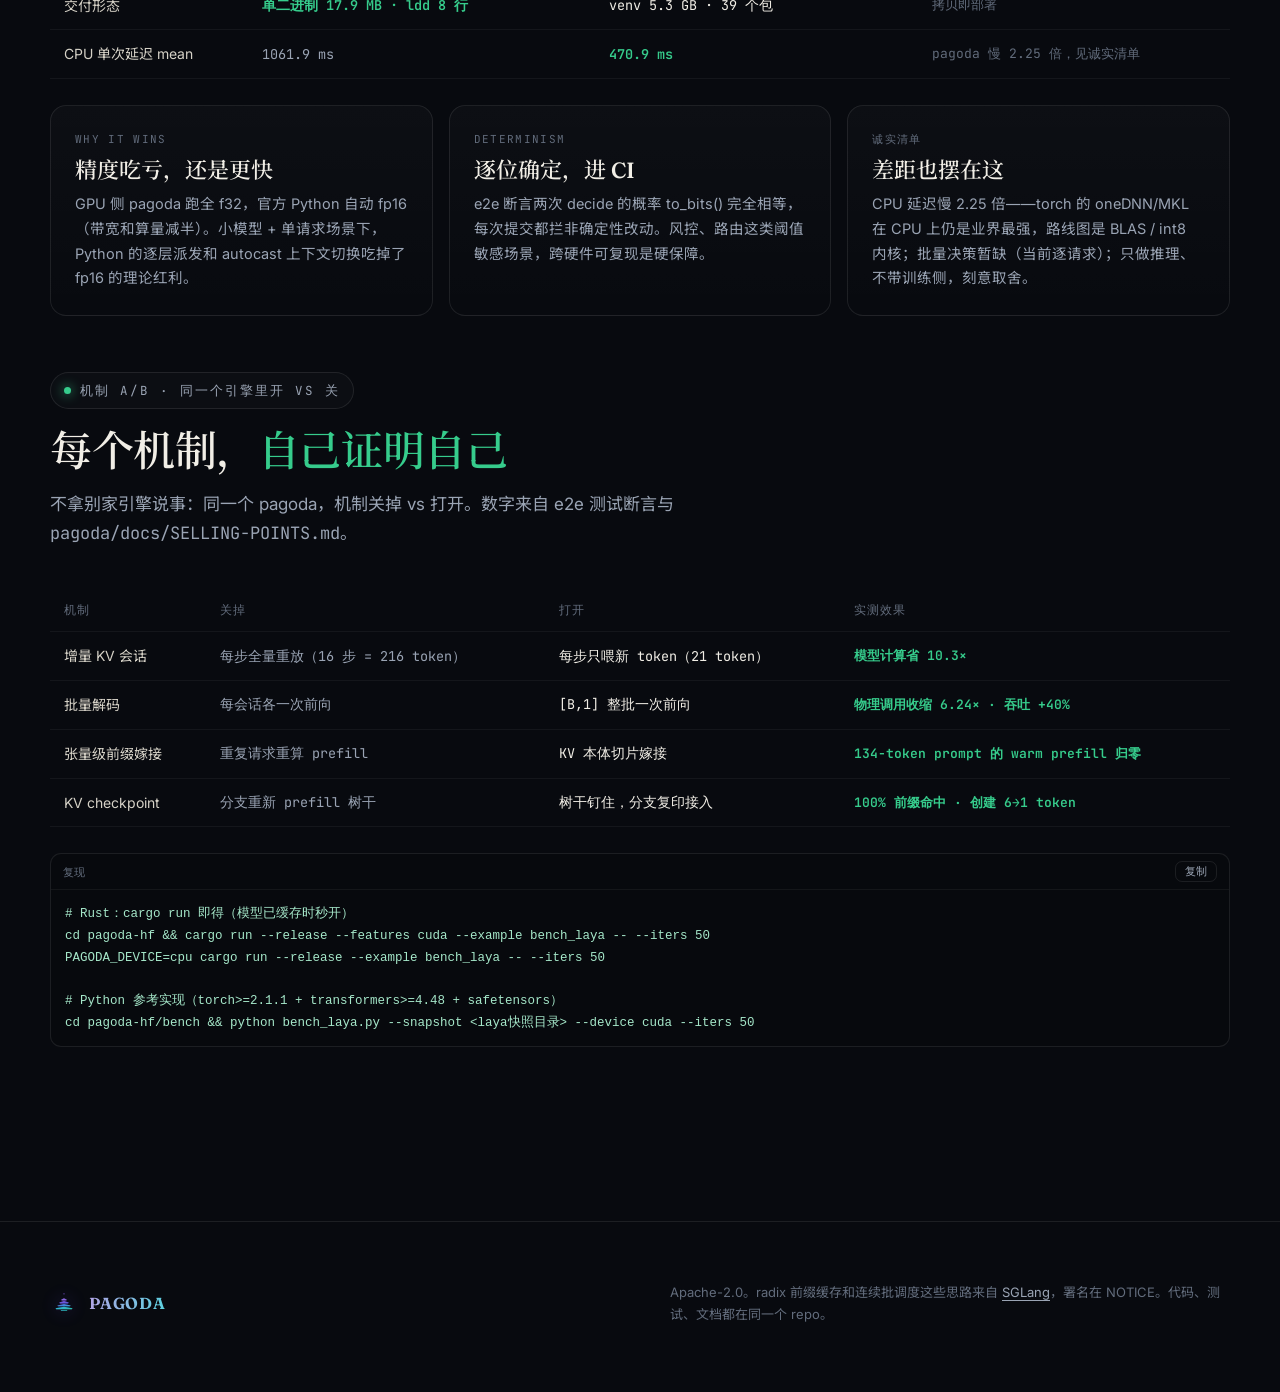
==== commit 3de0fe7b: "site: add mechanism A/B comparison table (real numbers from e2e assertions)" ====
--- a/site/index.html
+++ b/site/index.html
@@ -185,6 +185,20 @@
             <p>CPU 延迟慢 2.25 倍——torch 的 oneDNN/MKL 在 CPU 上仍是业界最强，路线图是 BLAS / int8 内核；批量决策暂缺（当前逐请求）；只做推理、不带训练侧，刻意取舍。</p>
           </div>
         </div>
+        <div class="section-head reveal" style="margin-top:56px">
+          <span class="eyebrow"><span class="d" style="background:var(--jad);box-shadow:0 0 12px var(--jad)"></span> 机制 A/B · 同一个引擎里开 vs 关</span>
+          <h2 class="section-title">每个机制，<span class="accent jade">自己证明自己</span></h2>
+          <p class="section-sub">不拿别家引擎说事：同一个 pagoda，机制关掉 vs 打开。数字来自 e2e 测试断言与 <span class="mono">pagoda/docs/SELLING-POINTS.md</span>。</p>
+        </div>
+        <table class="mod-table bench-table reveal">
+          <thead><tr><th>机制</th><th>关掉</th><th>打开</th><th>实测效果</th></tr></thead>
+          <tbody>
+            <tr><td>增量 KV 会话</td><td>每步全量重放（16 步 = 216 token）</td><td>每步只喂新 token（21 token）</td><td class="win">模型计算省 10.3×</td></tr>
+            <tr><td>批量解码</td><td>每会话各一次前向</td><td>[B,1] 整批一次前向</td><td class="win">物理调用收缩 6.24× · 吞吐 +40%</td></tr>
+            <tr><td>张量级前缀嫁接</td><td>重复请求重算 prefill</td><td>KV 本体切片嫁接</td><td class="win">134-token prompt 的 warm prefill 归零</td></tr>
+            <tr><td>KV checkpoint</td><td>分支重新 prefill 树干</td><td>树干钉住，分支复印接入</td><td class="win">100% 前缀命中 · 创建 6→1 token</td></tr>
+          </tbody>
+        </table>
         <div class="codeblock reveal" style="margin-top:26px"><div class="codehead"><span>复现</span><button class="copy-btn" data-code="cd pagoda-hf && cargo run --release --features cuda --example bench_laya -- --iters 50">复制</button></div><pre><code># Rust：cargo run 即得（模型已缓存时秒开）
 cd pagoda-hf && cargo run --release --features cuda --example bench_laya -- --iters 50
 PAGODA_DEVICE=cpu cargo run --release --example bench_laya -- --iters 50
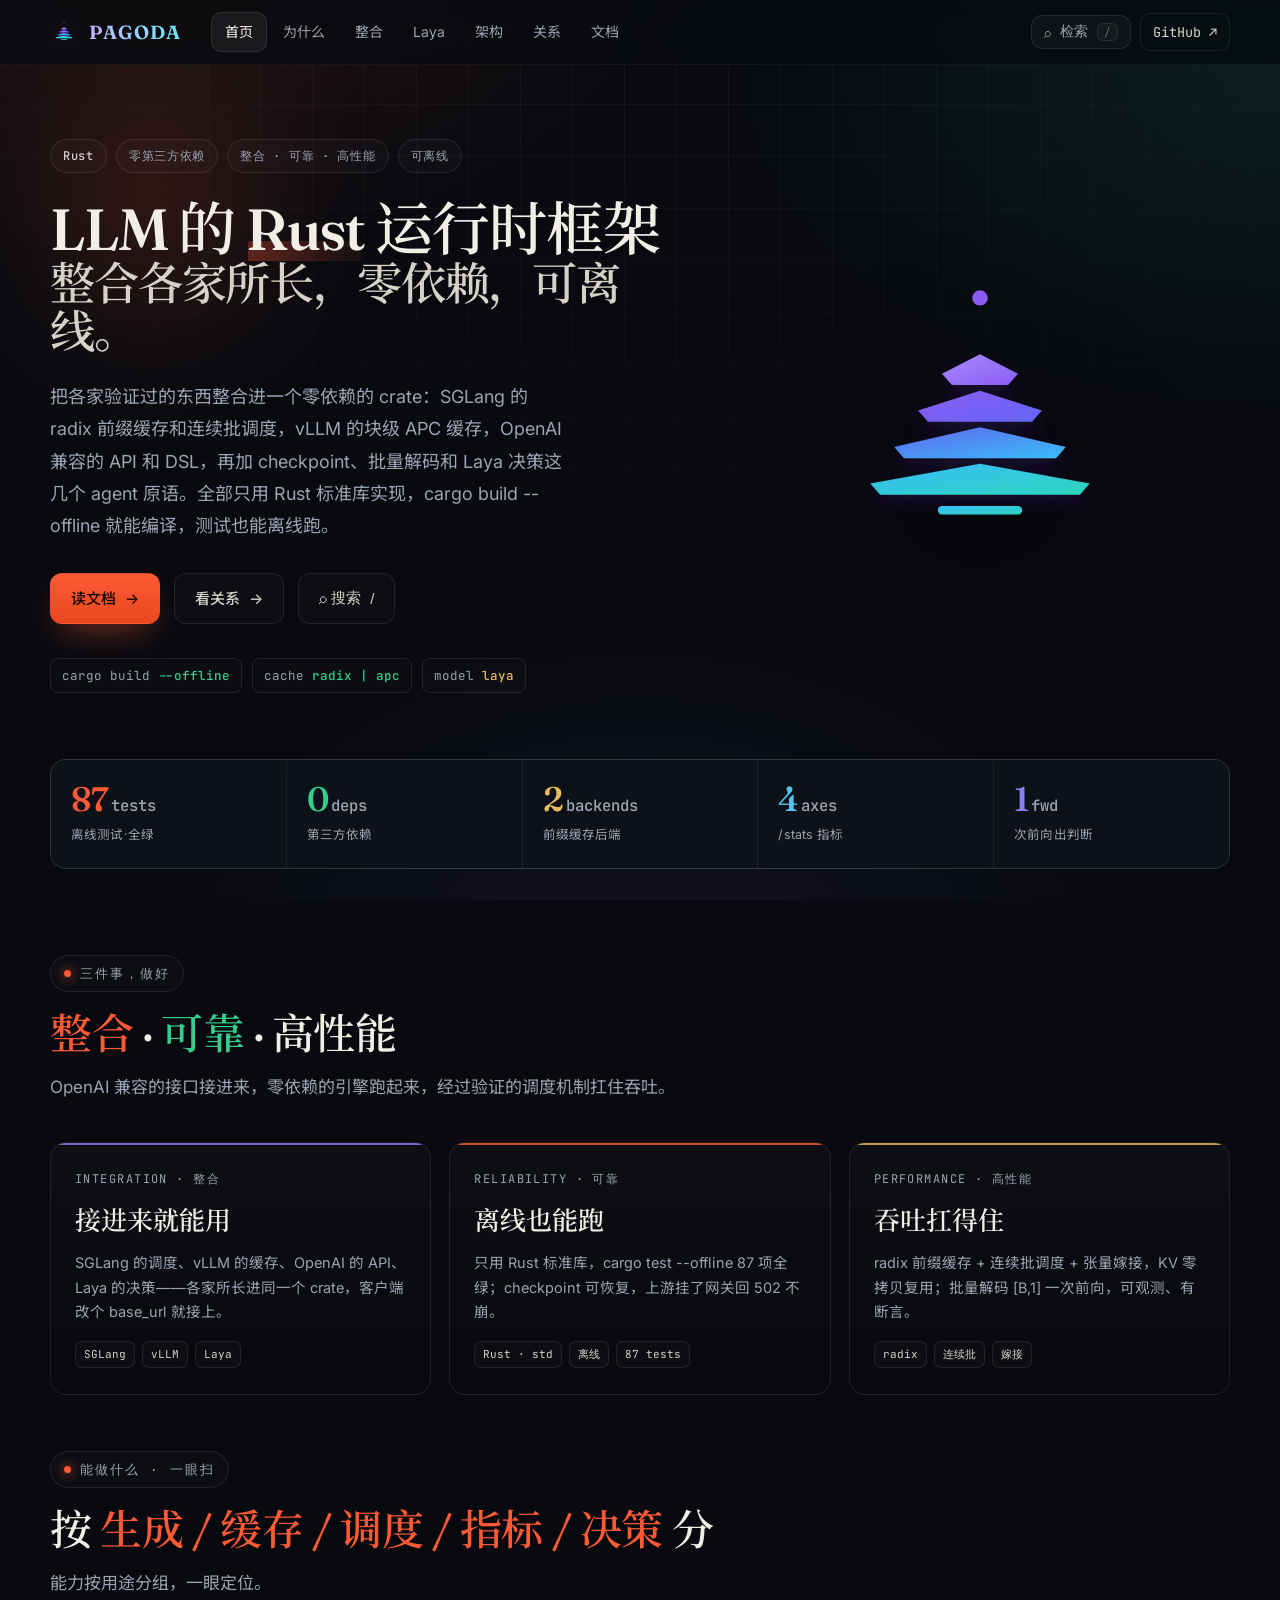
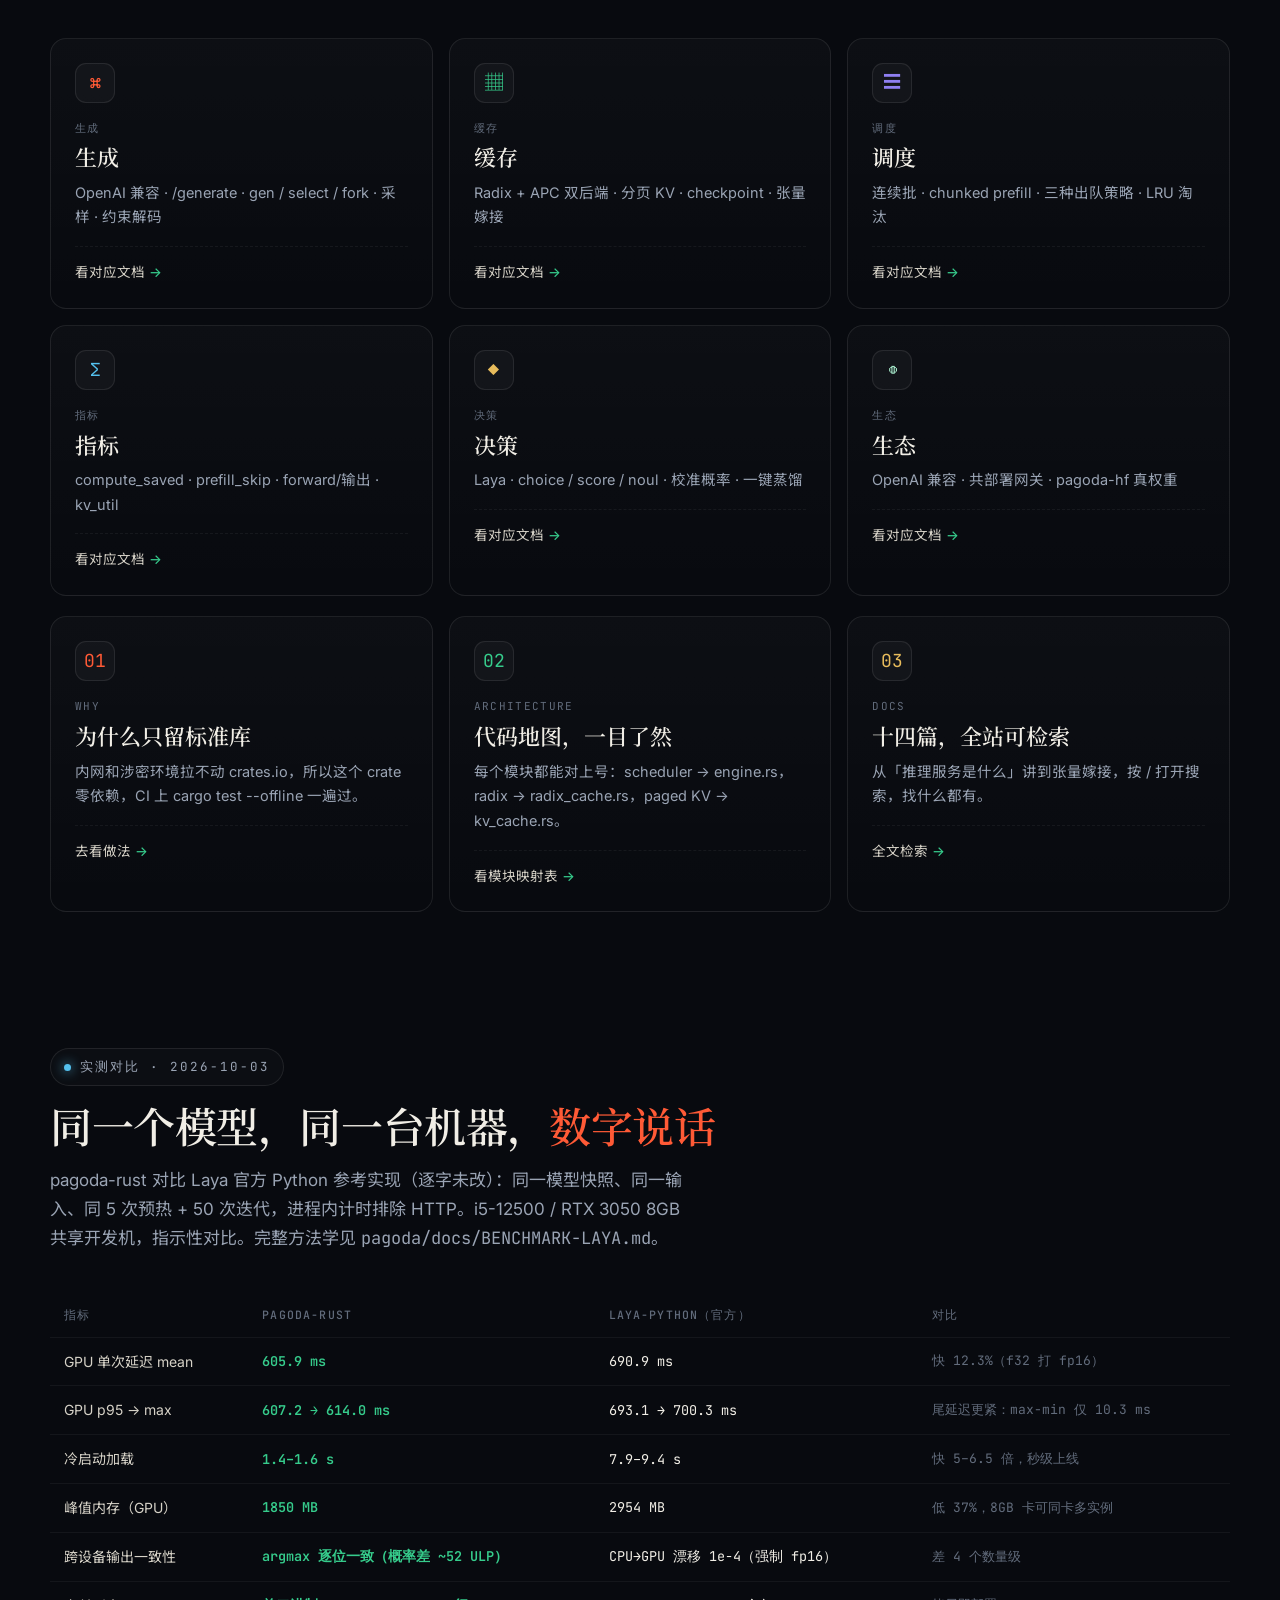
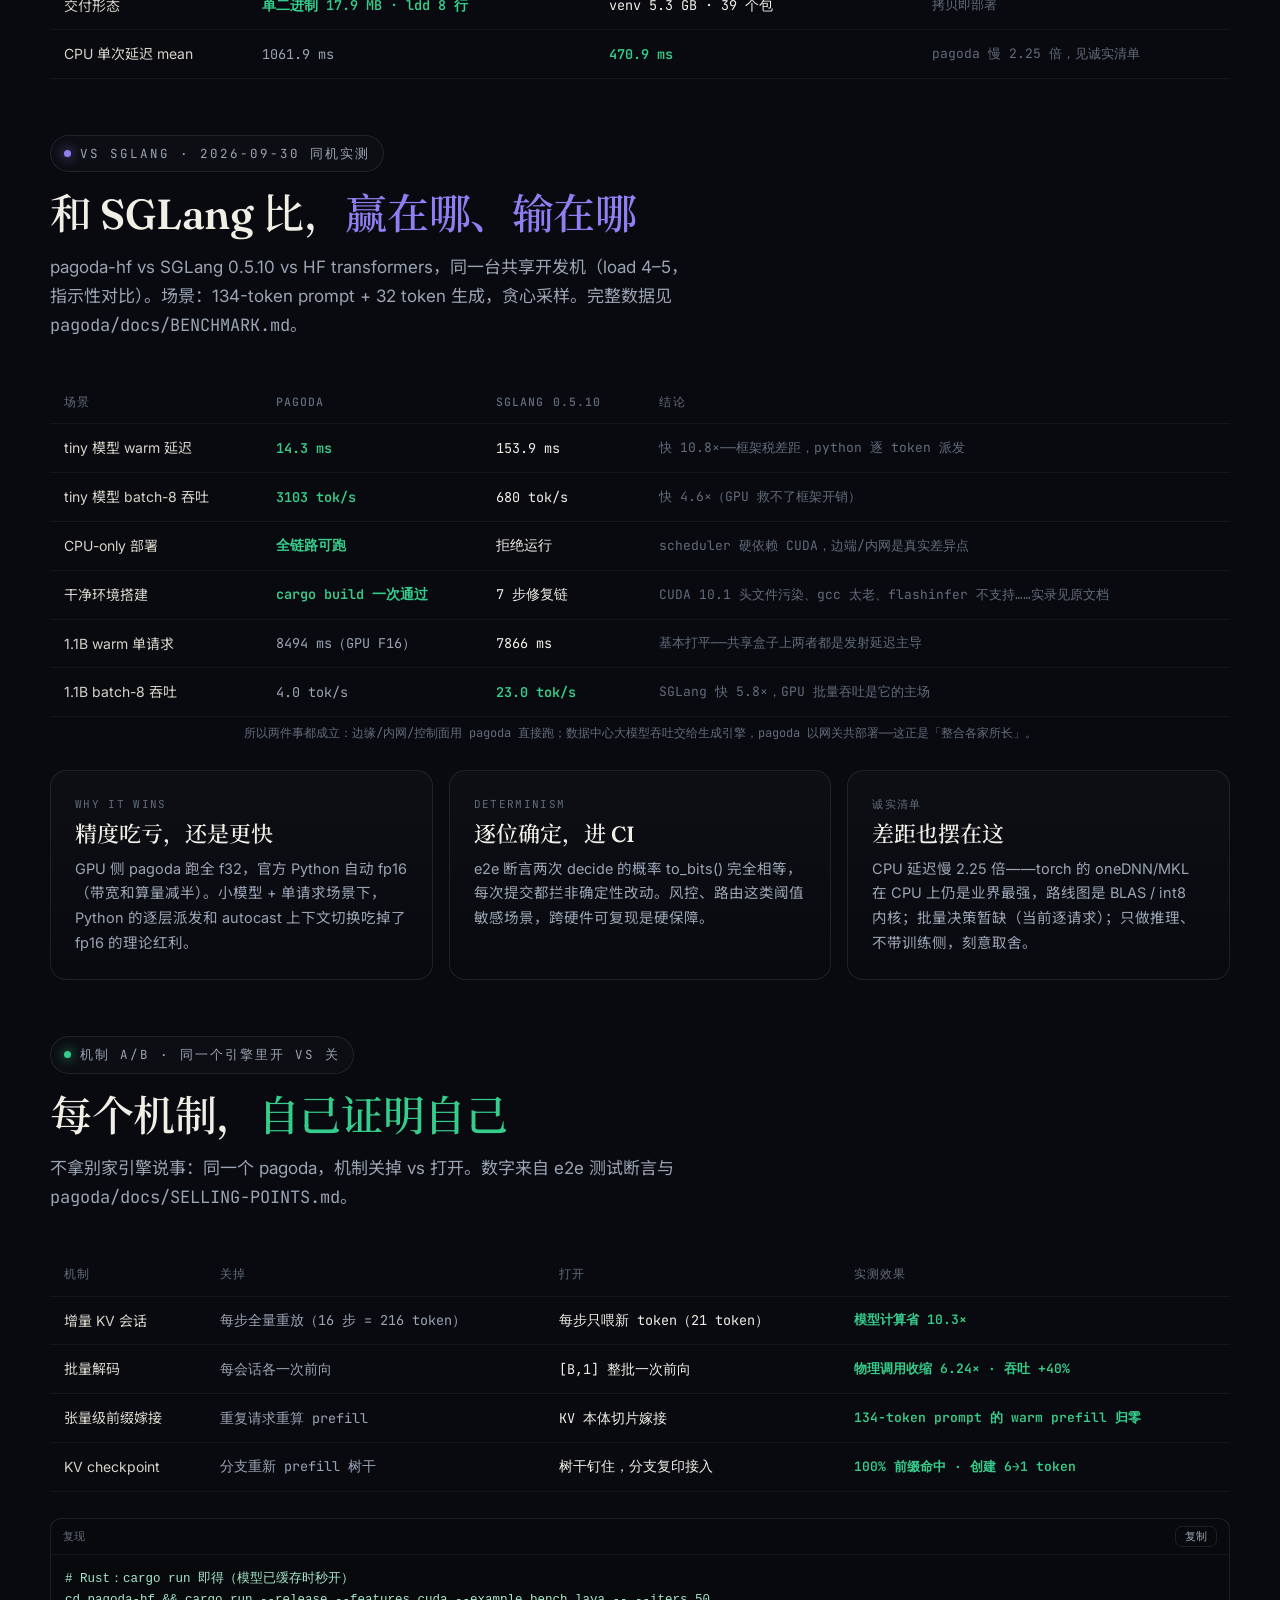
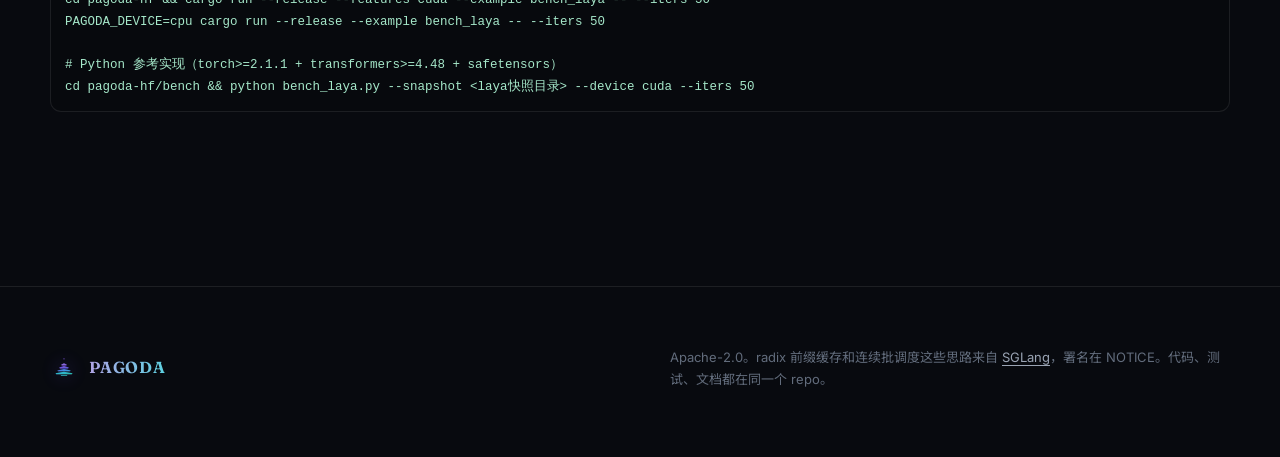
==== commit e887bc82: "site: add pagoda vs SGLang benchmark table (same-machine measured, wins and losses)" ====
--- a/site/index.html
+++ b/site/index.html
@@ -168,6 +168,24 @@
             <tr><td>CPU 单次延迟 mean</td><td>1061.9 ms</td><td class="win">470.9 ms</td><td>pagoda 慢 2.25 倍，见诚实清单</td></tr>
           </tbody>
         </table>
+
+        <div class="section-head reveal" style="margin-top:56px">
+          <span class="eyebrow"><span class="d" style="background:var(--vio);box-shadow:0 0 12px var(--vio)"></span> vs SGLang · 2026-09-30 同机实测</span>
+          <h2 class="section-title">和 SGLang 比，<span class="accent vio">赢在哪、输在哪</span></h2>
+          <p class="section-sub">pagoda-hf vs SGLang 0.5.10 vs HF transformers，同一台共享开发机（load 4–5，指示性对比）。场景：134-token prompt + 32 token 生成，贪心采样。完整数据见 <span class="mono">pagoda/docs/BENCHMARK.md</span>。</p>
+        </div>
+        <table class="mod-table bench-table reveal">
+          <thead><tr><th>场景</th><th>pagoda</th><th>SGLang 0.5.10</th><th>结论</th></tr></thead>
+          <tbody>
+            <tr><td>tiny 模型 warm 延迟</td><td class="win">14.3 ms</td><td>153.9 ms</td><td>快 10.8×——框架税差距，python 逐 token 派发</td></tr>
+            <tr><td>tiny 模型 batch-8 吞吐</td><td class="win">3103 tok/s</td><td>680 tok/s</td><td>快 4.6×（GPU 救不了框架开销）</td></tr>
+            <tr><td>CPU-only 部署</td><td class="win">全链路可跑</td><td>拒绝运行</td><td>scheduler 硬依赖 CUDA，边端/内网是真实差异点</td></tr>
+            <tr><td>干净环境搭建</td><td class="win">cargo build 一次通过</td><td>7 步修复链</td><td>CUDA 10.1 头文件污染、gcc 太老、flashinfer 不支持……实录见原文档</td></tr>
+            <tr><td>1.1B warm 单请求</td><td>8494 ms（GPU F16）</td><td>7866 ms</td><td>基本打平——共享盒子上两者都是发射延迟主导</td></tr>
+            <tr><td>1.1B batch-8 吞吐</td><td>4.0 tok/s</td><td class="win">23.0 tok/s</td><td>SGLang 快 5.8×，GPU 批量吞吐是它的主场</td></tr>
+          </tbody>
+        </table>
+        <p class="rel-cap reveal">所以两件事都成立：边缘/内网/控制面用 pagoda 直接跑；数据中心大模型吞吐交给生成引擎，pagoda 以网关共部署——这正是「整合各家所长」。</p>
         <div class="grid-3" style="margin-top:26px">
           <div class="tile reveal">
             <div class="t-k">why it wins</div>
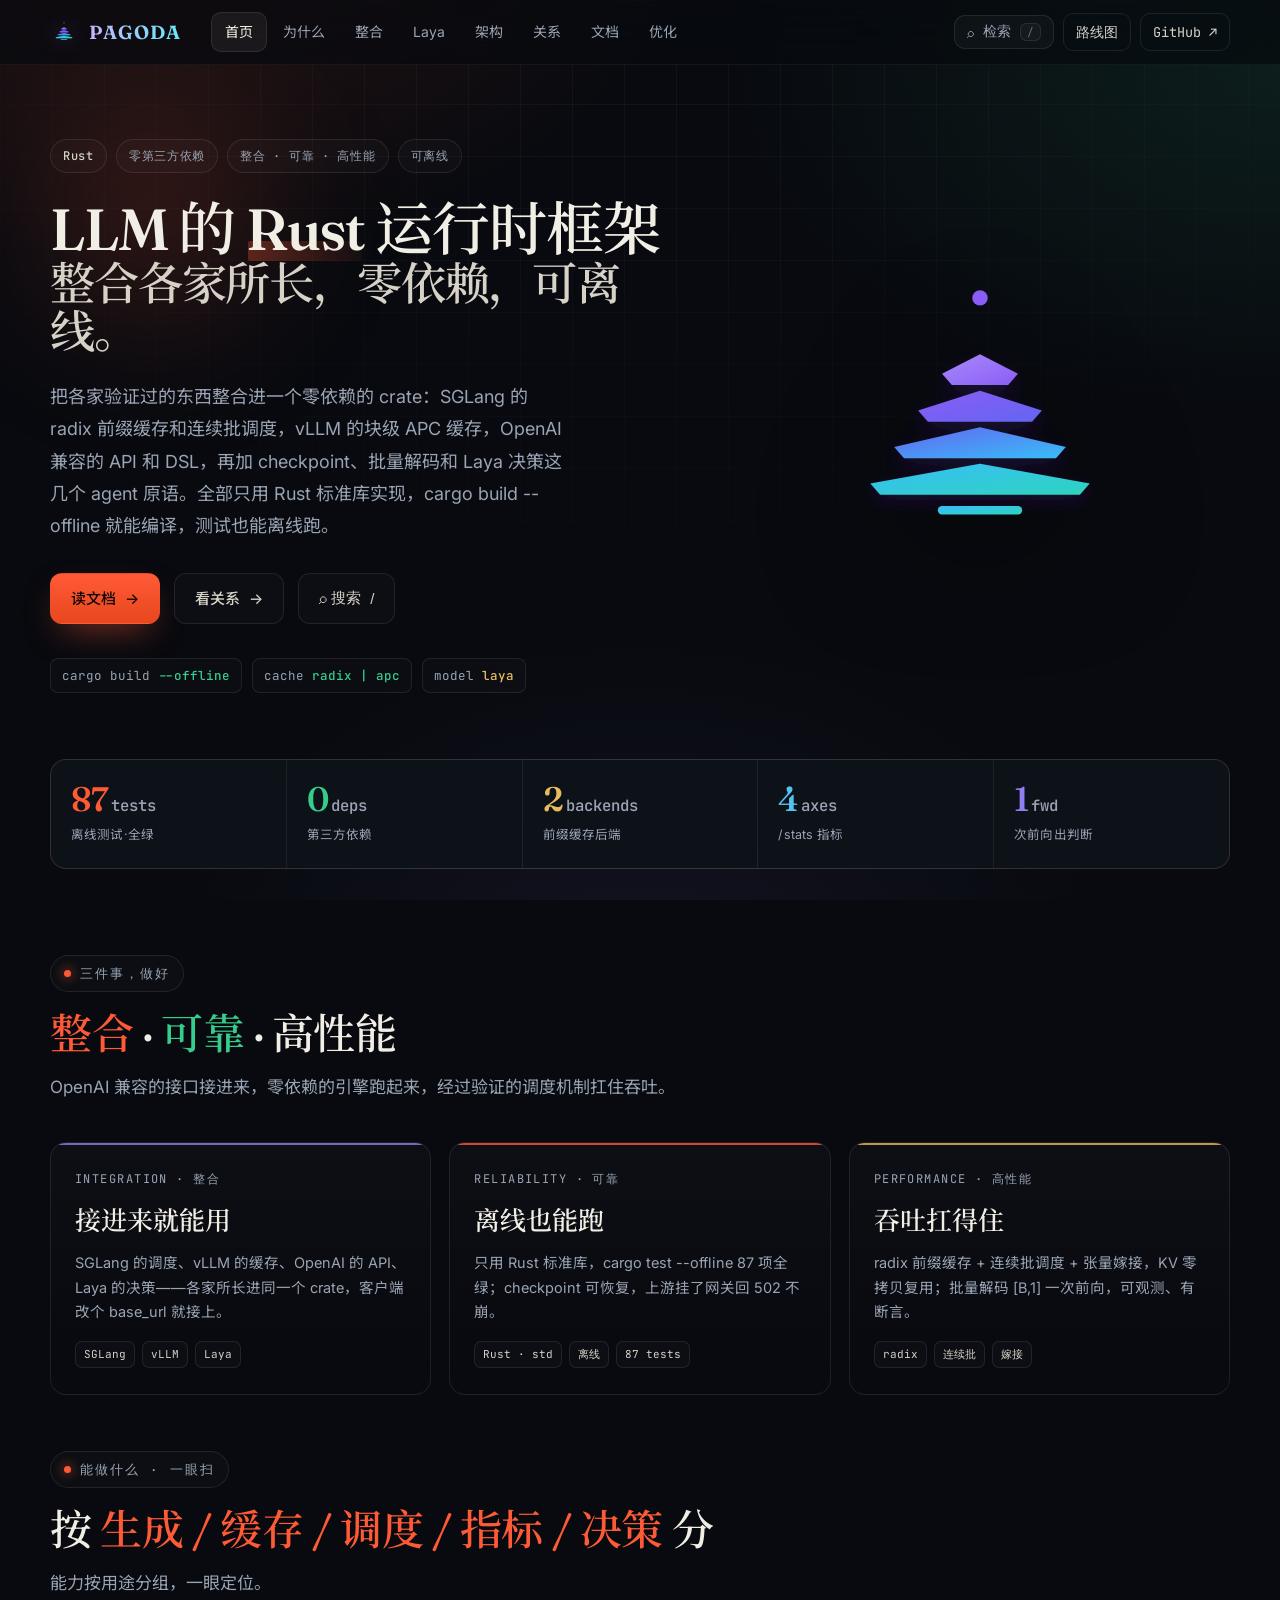
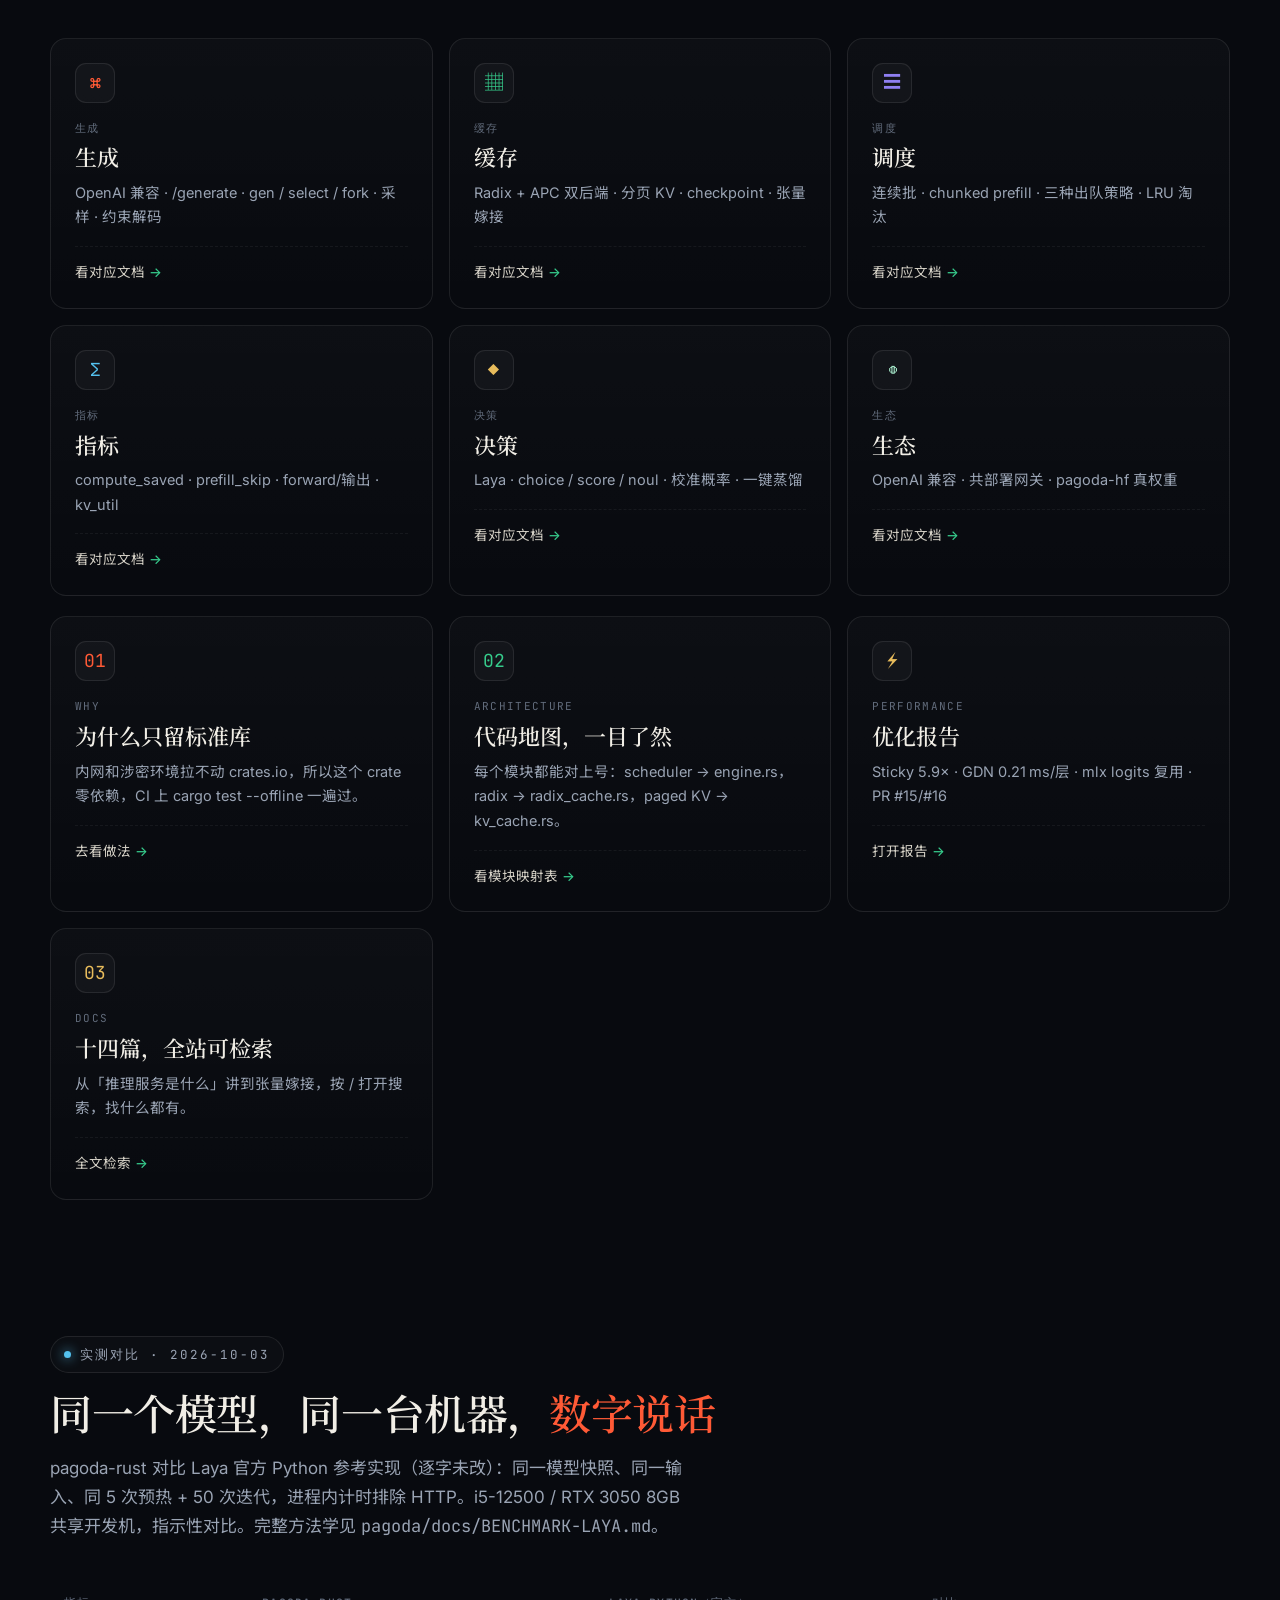
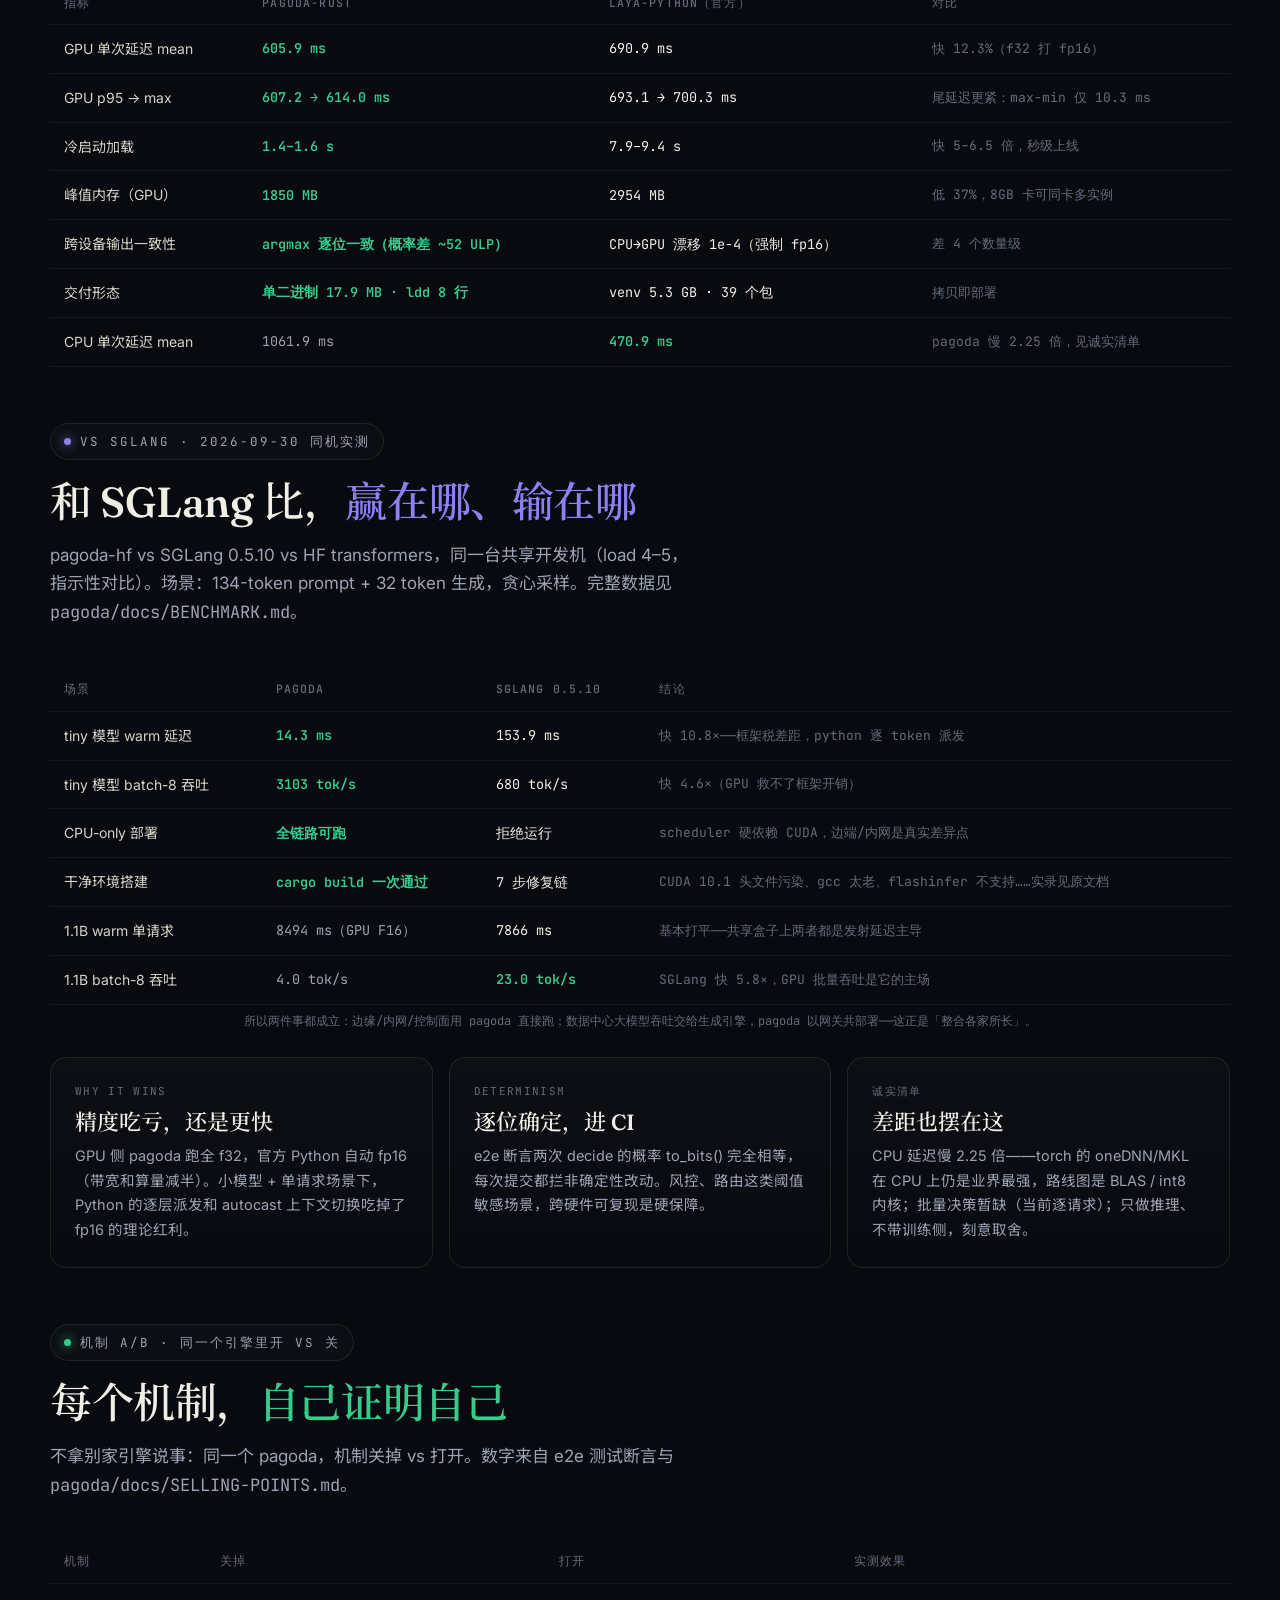
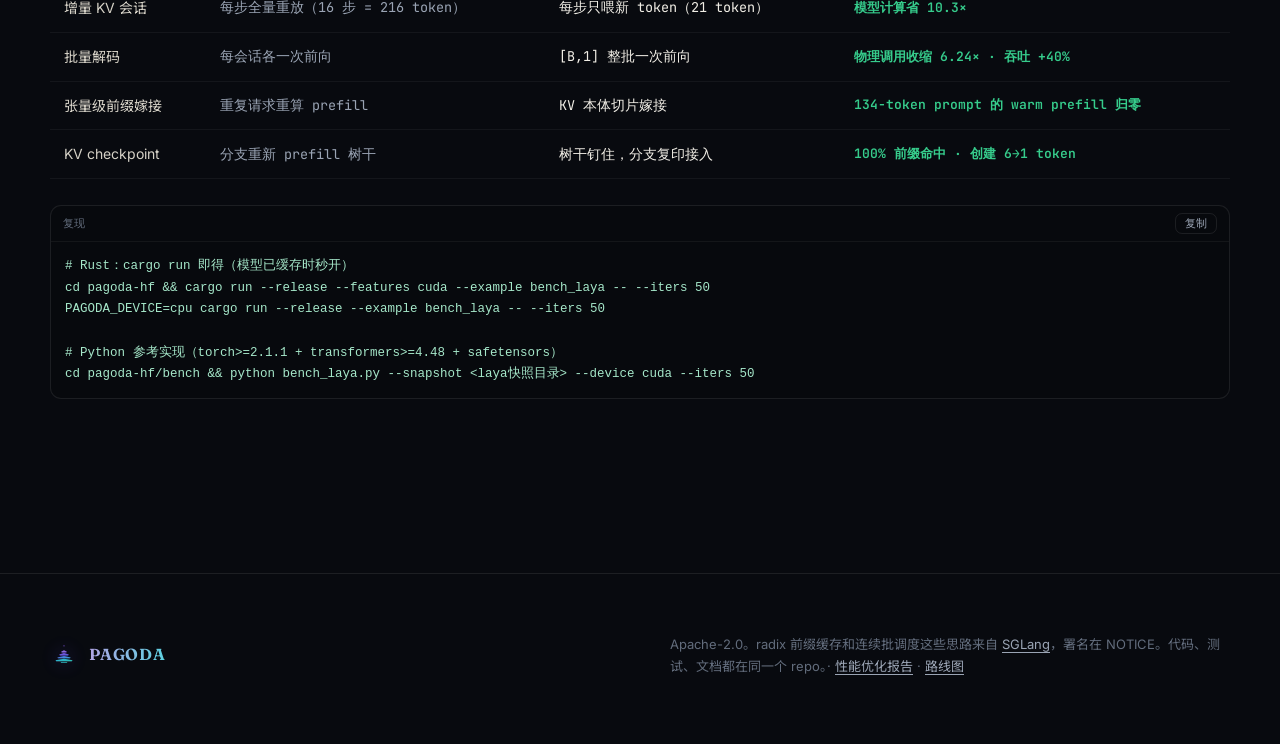
==== commit f3349cad: "Add GitHub Pages performance report for sticky/GDN/mlx work. Publish measurable microbench numbers (" ====
--- a/site/index.html
+++ b/site/index.html
@@ -27,11 +27,13 @@
       <a class="nav-link" data-route="arch" href="#arch">架构</a>
       <a class="nav-link" data-route="graph" href="#graph">关系</a>
       <a class="nav-link" data-route="docs" href="#docs">文档</a>
+      <a class="nav-link" href="perf-report.html">优化</a>
     </nav>
     <div class="nav-actions">
       <button class="search-btn" id="search-btn">
         <span aria-hidden="true">⌕</span><span class="t">检索</span><span class="kbd">/</span>
       </button>
+      <a class="gh-link" href="roadmap.html">路线图</a>
       <a class="gh-link" href="https://github.com/quantz8a/pagoda" target="_blank" rel="noreferrer">GitHub ↗</a>
     </div>
   </div>
@@ -138,6 +140,13 @@
             <p>每个模块都能对上号：scheduler → engine.rs，radix → radix_cache.rs，paged KV → kv_cache.rs。</p>
             <div class="value">看模块映射表 <b>→</b></div>
           </a>
+          <a class="tile reveal" href="perf-report.html">
+            <div class="ico" style="color:var(--gold)">⚡</div>
+            <div class="t-k">performance</div>
+            <h3>优化报告</h3>
+            <p>Sticky 5.9× · GDN 0.21 ms/层 · mlx logits 复用 · PR #15/#16</p>
+            <div class="value">打开报告 <b>→</b></div>
+          </a>
           <a class="tile reveal" href="#docs">
             <div class="ico" style="color:var(--gold)">03</div>
             <div class="t-k">Docs</div>
@@ -710,7 +719,7 @@
       <img class="brand-mark" src="assets/mark.svg" alt="Pagoda">
       <span class="brand-name" style="font-size:16px">PAGODA</span>
     </a>
-    <p class="footer-note">Apache-2.0。radix 前缀缓存和连续批调度这些思路来自 <a href="https://github.com/sgl-project/sglang" target="_blank" rel="noreferrer">SGLang</a>，署名在 NOTICE。代码、测试、文档都在同一个 repo。</p>
+    <p class="footer-note">Apache-2.0。radix 前缀缓存和连续批调度这些思路来自 <a href="https://github.com/sgl-project/sglang" target="_blank" rel="noreferrer">SGLang</a>，署名在 NOTICE。代码、测试、文档都在同一个 repo。· <a href="perf-report.html">性能优化报告</a> · <a href="roadmap.html">路线图</a></p>
   </div>
 </footer>
 
